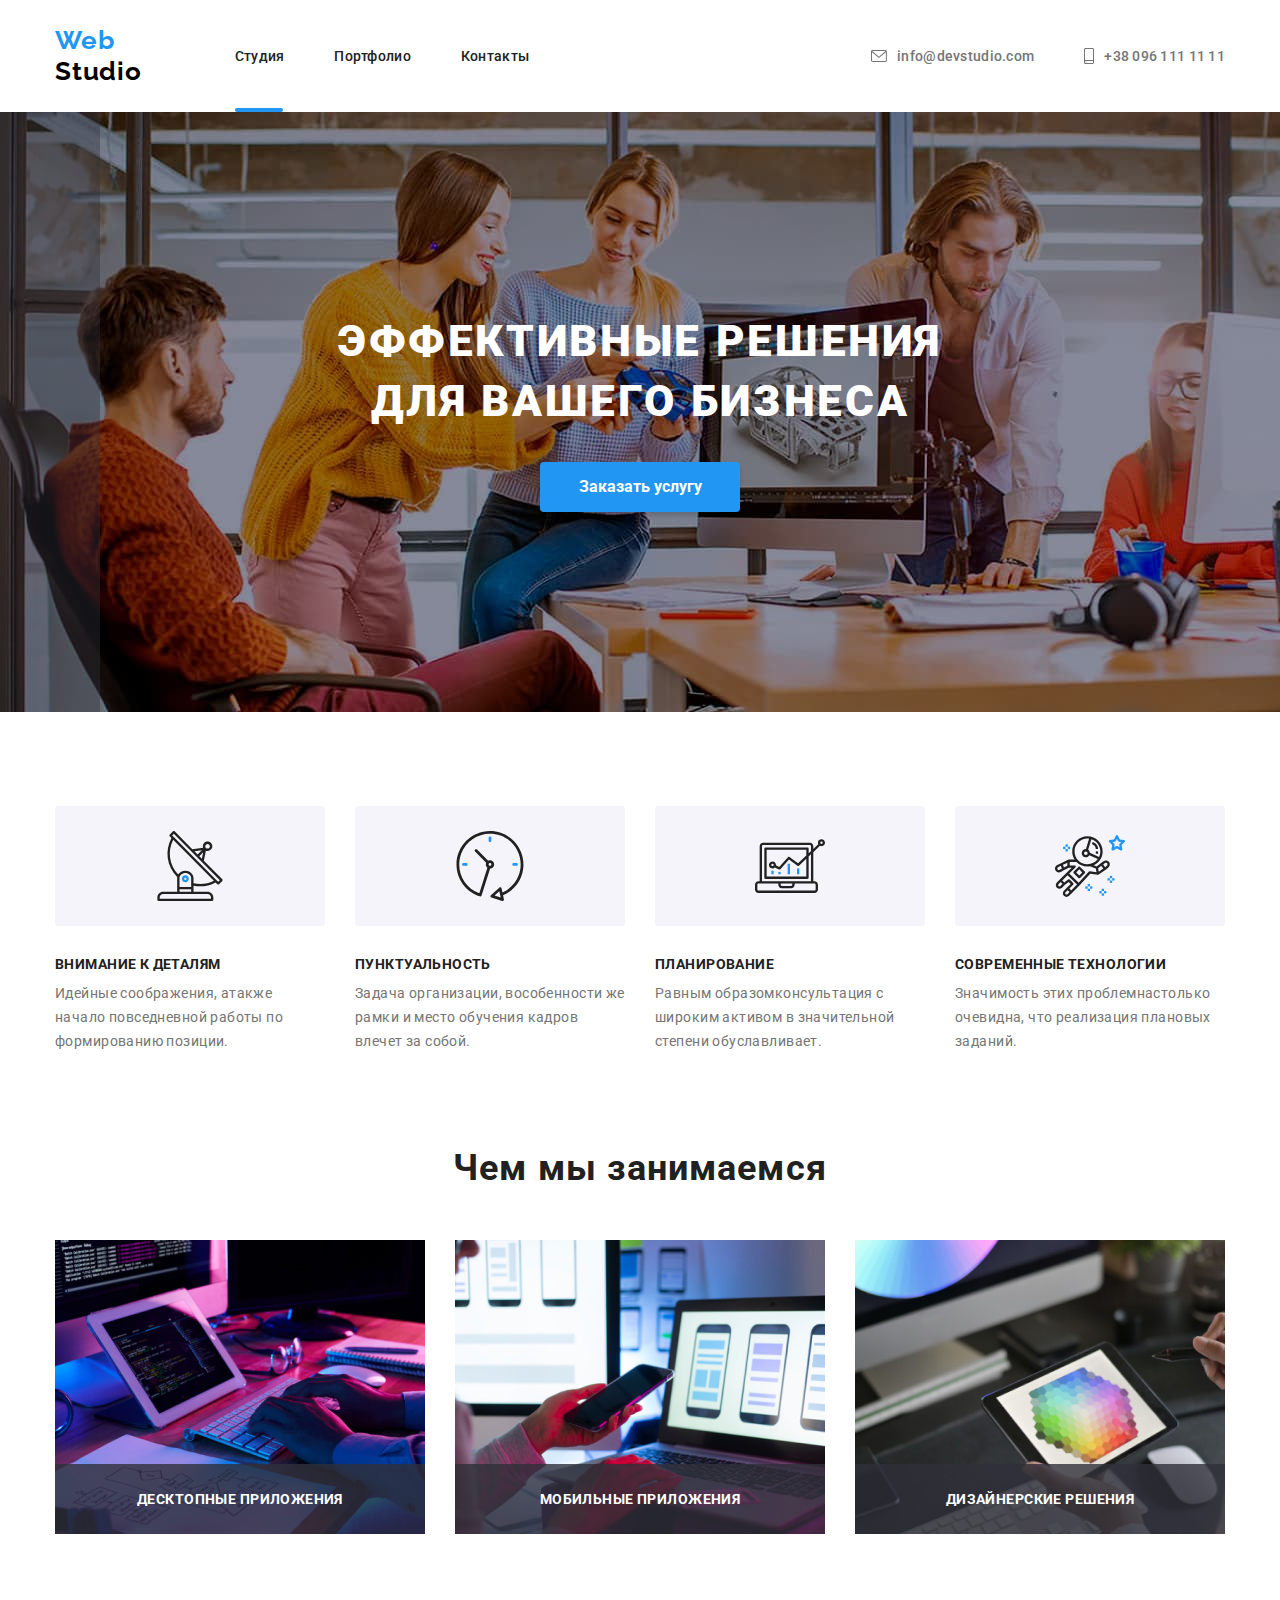
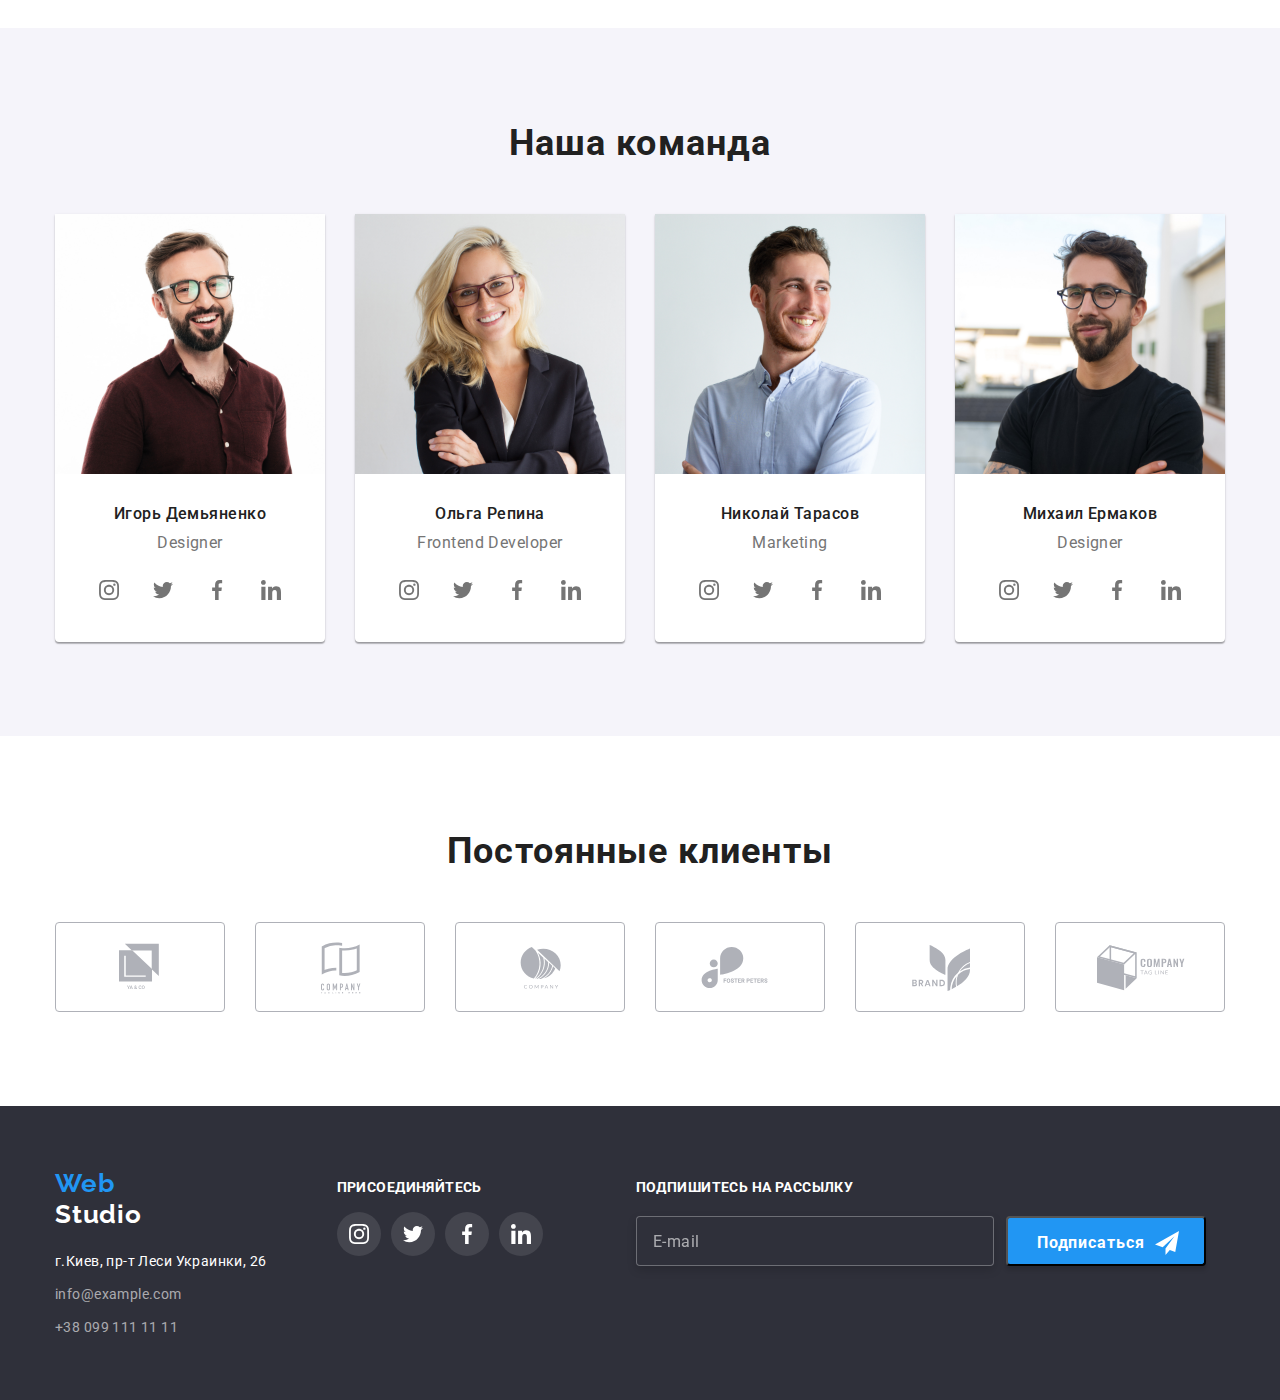
==== index.html @ 75529cc0 "Залишилось хрестик доробити" ====
<!DOCTYPE html>

<html lang="ru">
<head>
    <meta charset="UTF-8">
    <meta name="viewport" content="width=device-width, initial-scale=1.0">
    <title>Studio</title>
    <link rel="stylesheet"
        href="https://cdnjs.cloudflare.com/ajax/libs/modern-normalize/1.0.0/modern-normalize.min.css">
    <link rel="stylesheet" href="./style.css">
    <link rel="preconnect" href="https://fonts.gstatic.com" />
    <link
        href="https://fonts.googleapis.com/css2?family=Raleway:wght@700&family=Roboto:wght@400;500;700;900&display=swap"
        rel="stylesheet">
</head>

<body>
    <!--Header-->

    <header class="header">
        <div class="navigation-adress conteiner">
            <nav class="navigation">
                <a href="#" class="navigation-link"><span
class="logo-blue">Web</span><span
                        class="logo-black">Studio</span></a>
                <ul class="navigation-menu">
                    <li class="navigation-item"><a href="#"
class="link-to-swith studio current">Студия</a></li>
                    <li class="navigation-item"><a
href="./portfolio.html" class="link-to-swith">Портфолио</a></li>
                    <li class="navigation-item"><a href="#"
class="link-to-swith">Контакты</a></li>
                </ul>
            </nav>
            <address class="header-adress">
                <div class="header-adress-logo">
                    <a class="adress-mail-header" href="mailto:info@devstudio.com"><svg class="header-adress-icon"
                            width="16" height="12">
                            <use
href="./imagine/symbol-defs.svg#icon-mail"></use>
                        </svg>info@devstudio.com</a>
                    <a class="adress-tel-header" href="tel:+380961111111">
                        <svg class="header-adress-icon" width="10" height="16">
                            <use
href="./imagine/symbol-defs.svg#icon-tell"></use>
                        </svg> +38 096 111 11 11</a>
                </div>
            </address>
        </div>
    </header>

    <!--main section-->
    <main class="section-main">
        <!--HERO-->
        <section>
            <div class="hero-foto">
                <div class="section-hero conteiner">
                    <h1 class="section-h1"> эффективные решения<br>
для вашего бизнеса</h1>
                    <button class="modal-btn-header"
type="button" data-modal-open>Заказать услугу</button>
                </div>
            </div>

        </section>
        <!--benefits-->

        <section class="benefits">
            <div class="conteiner">
                <h2 class="benefits-h2" hidden> Benefits</h2>
                <ul class="benefits-list">
                    <li class="benefits-list-item icon-antena">
                        <h3 class="benefits-h2"> Внимание к деталям</h3>
                        <P class="benefits-p"> Идейные соображения,
атакже начало повседневной работы по формированию
                            позиции. </P>
                    </li>
                    <li class="benefits-list-item icon-clock">
                        <h3 class="benefits-h2"> Пунктуальность</h3>
                        <P class="benefits-p"> Задача организации,
вособенности же рамки и место обучения кадров влечет
                            за собой.
                        </P>
                    </li>
                    <li class="benefits-list-item icon-diagram">

                        <h3 class="benefits-h2">Планирование</h3>
                        <P class="benefits-p"> Равным
образомконсультация с широким активом в значительной степени
                            обуславливает.
                        </P>
                    </li>
                    <li class="benefits-list-item icon-astronaut">

                        <h3 class="benefits-h2"> Современные технологии</h3>
                        <P class="benefits-p"> Значимость этих
проблемнастолько очевидна, что реализация плановых
                            заданий.</P>
                    </li>
                </ul>
            </div>
        </section>


        <!-- what we doing-->
        <section class="what-we-doing-section">
            <div class="what-we-doing conteiner">
                <h2 class="what-we-doing-h2">Чем мы занимаемся</h2>
                <ul class="what-we-doing-img-list">
                    <li class="what-we-doing-img"><img src="./imagine/box1.jpg" width="370" alt="людина працює закомпом">
                    <p class="desktop-app">Десктопные приложения</p></li>
                    <li class="what-we-doing-img"><img
src="./imagine/box2.jpg" width="370"
                            alt="людина працює за компом і зтелефоном"><p class="desktop-app">Мобильные приложения</p></li>
                    <li class="what-we-doing-img"><img
src="./imagine/box3.jpg" width="370"
                            alt="людина працює з планшетом"><p class="desktop-app">Дизайнерские решения</p></li>
                </ul>
            </div>
        </section>
        <!--Team-->

        <section class="team-section">
            <div class="div-our-team conteiner">
                <h2 class="our-team">Наша команда</h2>
                <ul class="our-team-list">
                    <li class="our-team-img"><img
src="./imagine/img1.jpg" width="270" alt="фото Игоря Демьяненко">
                        <h3 class="our-team-h3"> Игорь Демьяненко</h3>
                        <p class="our-team-p" lang="en">Designer</P>
                            <ul class="our-team-socil-links">
<li class="soc-link"><a href="#" class="link"> <svg class="our-team-socil-item" width="20" height="20">
            <use href="./imagine/symbol-defs.svg#icon-ins"></use>
        </svg></a>
</li>
<li class="soc-link"><a href="#" class="link"> <svg class="our-team-socil-item" width="20" height="20">
            <use href="./imagine/symbol-defs.svg#icon-twit"></use>
        </svg></a> </li>
<li class="soc-link"><a href="#" class="link"> <svg class="our-team-socil-item" width="20" height="20">
            <use href="./imagine/symbol-defs.svg#icon-fb"></use>
        </svg></a> </li>
<li class="soc-link"><a href="#" class="link"> <svg class="our-team-socil-item" width="20" height="20">
            <use href="./imagine/symbol-defs.svg#icon-link"></use>
        </svg></a> </li>
                            </ul>
                    </li>
                    <li class="our-team-img"><img
src="./imagine/img2.jpg" width="270" alt="фото Игоря Демьяненко">
                        <h3 class="our-team-h3"> Ольга Репина</h3>
                        <p class="our-team-p" lang="en">Frontend Developer</p>
                        <ul class="our-team-socil-links">
<li class="soc-link"><a href="#" class="link"> <svg class="our-team-socil-item" width="20" height="20">
            <use href="./imagine/symbol-defs.svg#icon-ins"></use>
        </svg></a>
</li>
<li class="soc-link"><a href="#" class="link"> <svg class="our-team-socil-item" width="20" height="20">
            <use href="./imagine/symbol-defs.svg#icon-twit"></use>
        </svg></a> </li>
<li class="soc-link"><a href="#" class="link"> <svg class="our-team-socil-item" width="20" height="20">
            <use href="./imagine/symbol-defs.svg#icon-fb"></use>
        </svg></a> </li>
<li class="soc-link"><a href="#" class="link"> <svg class="our-team-socil-item" width="20" height="20">
            <use href="./imagine/symbol-defs.svg#icon-link"></use>
        </svg></a> </li>
                        </ul>
                    </li>
                    <li class="our-team-img"><img
src="./imagine/img3.jpg" width="270" alt="фото Николай Тарасов">
                        <h3 class="our-team-h3"> Николай Тарасов</h3>
                        <p class="our-team-p" lang="en">Marketing</p>
                        <ul class="our-team-socil-links">
<li class="soc-link"><a href="#" class="link"> <svg class="our-team-socil-item" width="20" height="20">
            <use href="./imagine/symbol-defs.svg#icon-ins"></use>
        </svg></a>
</li>
<li class="soc-link"><a href="#" class="link"> <svg class="our-team-socil-item" width="20" height="20">
            <use href="./imagine/symbol-defs.svg#icon-twit"></use>
        </svg></a> </li>
<li class="soc-link"><a href="#" class="link"> <svg class="our-team-socil-item" width="20" height="20">
            <use href="./imagine/symbol-defs.svg#icon-fb"></use>
        </svg></a> </li>
<li class="soc-link"><a href="#" class="link"> <svg class="our-team-socil-item" width="20" height="20">
            <use href="./imagine/symbol-defs.svg#icon-link"></use>
        </svg></a> </li>
                        </ul>
                    </li>
                    <li class="our-team-img"><img
src="./imagine/img4.jpg" width="270" alt="фото Михаил Ермаков">
                        <h3 class="our-team-h3"> Михаил Ермаков</h3>
                        <p class="our-team-p" lang="en">Designer</p>
                        <ul class="our-team-socil-links">
                            <li class="soc-link"><a href="#" class="link"> <svg
class="our-team-socil-item" width="20" height="20">
                                        <use
href="./imagine/symbol-defs.svg#icon-ins"></use>
                                    </svg></a>
                            </li>
                            <li class="soc-link"><a href="#"class="link"> <svg
class="our-team-socil-item" width="20" height="20">
                                        <use
href="./imagine/symbol-defs.svg#icon-twit"></use>
                                    </svg></a> </li>
                            <li class="soc-link"><a href="#"class="link"> <svg
class="our-team-socil-item" width="20" height="20">
                                        <use
href="./imagine/symbol-defs.svg#icon-fb"></use>
                                    </svg></a> </li>
                            <li class="soc-link"><a href="#"class="link"> <svg
class="our-team-socil-item" width="20" height="20">
                                        <use
href="./imagine/symbol-defs.svg#icon-link"></use>
                                    </svg></a> </li>
                        </ul>
                    </li>
                </ul>
            </div>
        </section>
        <!-- regular client -->
        <section class="regular-client">
            <div class="regular-client-div conteiner">
                <h3 class="our-team"> Постоянные клиенты</h3>
                <ul class="regular-client-logo">
 <li class="regular-client-img logo1">
     <a href="#" class="link-reg-cli"><svg class="svg-logo1">
         <use href="./imagine/symbol-defs.svg#icon-logo1"></use>
                            </svg></a>
                    </li>
                    <li class="regular-client-img logo2"><a
href="#" class="link-reg-cli"><svg class="svg-logo2">
                                <use
href="./imagine/symbol-defs.svg#icon-logo2"></use>
                            </svg></a>
                    </li>
                    <li class="regular-client-img logo3"><a
href="#" class="link-reg-cli"><svg class="svg-logo3">
                                <use
href="./imagine/symbol-defs.svg#icon-logo3"></use>
                            </svg></a>
                    </li>
                    <li class="regular-client-img logo4"><a
href="#" class="link-reg-cli"><svg class="svg-logo4">
                                <use
href="./imagine/symbol-defs.svg#icon-logo4"></use>
                            </svg></a>
                    </li>
                    <li class="regular-client-img logo5"><a
href="#" class="link-reg-cli"><svg class="svg-logo5">
                                <use
href="./imagine/symbol-defs.svg#icon-logo5"></use>
                            </svg></a>
                    </li>
                    <li class="regular-client-img logo6"><a
href="#" class="link-reg-cli"><svg class="svg-logo6">
                                <use
href="./imagine/symbol-defs.svg#icon-logo6"></use>
                            </svg></a>
                    </li>
                </ul>
            </div>

        </section>

    </main>


    <!--Footer-->
    <footer class="footer">
        <div class="all-footer conteiner">
            <div class="logo-adress">
                <a href="#" class="navigation-link footer"><span class="logo-blue">Web</span><span
                        class="logo-white">Studio</span></a>
                <address class="footer-adress"> <a class="footer-adress-map" href="https://goo.gl/maps/pfqSpMcwWY89Kn897"
                        target="_blank" rel="nofollow noopener">г.Киев,
                        пр-т Леси Украинки, 26</a>
                    <a class="adress-mail-footer" href="mailto:info@example.com">info@example.com</a>
                    <a class="adress-tel-footer" href="tel:+380991111111">+38 099 111 11 11</a>
                </address>
            </div>
            <div class="social-link-b">
                <b class="appeal">присоединяйтесь</b>
                <ul class="our-team-socil-links">
                    <li class="footer-soc-link"><a href="#" class="li-class"> <svg class="our-team-socil-item" width="20"
                                height="20">
                                <use href="./imagine/symbol-defs.svg#icon-ins"></use>
                            </svg></a>
                    </li>
                    <li class="footer-soc-link"><a href="#" class="li-class"> <svg class="our-team-socil-item" width="20"
                                height="20">
                                <use href="./imagine/symbol-defs.svg#icon-twit"></use>
                            </svg></a> </li>
                    <li class="footer-soc-link"><a href="#" class="li-class"> <svg class="our-team-socil-item" width="20"
                                height="20">
                                <use href="./imagine/symbol-defs.svg#icon-fb"></use>
                            </svg></a> </li>
                    <liclass="footer-soc-link"><a href="#" class="li-class"> <svg class="our-team-socil-item" width="20"
                                height="20">
                                <use href="./imagine/symbol-defs.svg#icon-link"></use>
                            </svg></a> </liclass=>
                </ul>      
                 </div>
                   <div clas="footer-btn">
                                  <b class="appeal">Подпишитесь на рассылку</b>
                                 <form class="footer-form">
                                   <label class="footer-label"><input type="email" class="footer-input" placeholder="E-mail" name="e-mail"/></label>
                                     <button class="footer-button" type="button"><div class="subscribe-btn"><span class="subscribe">Подписаться</span><svg class="litak" width="24" height="24">
                                        <use
                                href="./imagine/symbol-defs.svg#icon-litak"></use>
                                    </svg></div></button>
                                </form>
                                </div>
        </div>
            
    </footer>
    <!-- Модальне вікно -->
    <div class="backdrop is-hidden" data-modal>
        <div class="modalka"> 
        <batton type="button" class="modalka-btn" data-modal-close><svg class="close-svg">
            <use
    href="./imagine/symbol-defs.svg#close"></use>
        </svg></batton> 
        <form class="form">
            <p class="form-title">Оставьте свои данные, мы вам перезвоним</p>
            <div class="form-field">
                <label class="form-item" for="name">Имя </label>
             <input  type="tel" name="tel" id="name" class="form-input" />
             <svg class="svg-logo" width="12" height="12"><use href="./imagine/symbol-defs.svg#icon-name-logo" ></use></svg>
             </div>
                

               <div class="form-field">
                   <label class="form-item" for="tel">Телефон </label>
                <input  type="tel" name="tel" id="tel" class="form-input" />
                <svg class="svg-logo" width="13" height="13"><use href="./imagine/symbol-defs.svg#icon-tel-logo" ></use></svg>
            </div>

               <div class="form-field"><label class="form-item" for="mail">Почта</label>
                <input  type="mail" name="mail" id="mail" class="form-input"/>
                <svg class="svg-logo" width="15" height="12"><use href="./imagine/symbol-defs.svg#icon-mail-logo"></use></svg>
            </div>

                <div class="form-field-textarea"><label class="form-item" for="comment">Комментарий</label>
                <textarea clas="form-textarea" 
                name="comment"
                rows="6"
                placeholder="Введите текст"
              ></textarea>
                </div>
              <!-- <div class="form-chekbox"> 
                  <span class="checkbox-icon"></span>
                <label for="contract" class="form-item-consent"><input class="checkbox" id="contract" name="contract" type="checkbox" value="consent" />Соглашаюсь с рассылкой и принимаю <a href="#">Условия договора</a></label>
                
            </div> -->

            <div class="form-chekbox"> 
                
              <label class="form-item-consent">
              <input class="checkbox" name="contract" type="checkbox" value="consent" />
              <span class="checkbox-icon"></span></label>
                <p class="form-item-consent-p">Соглашаюсь с рассылкой и принимаю </p> <a href="#">Условия договора</a>
              
          </div>
              <button type="submit" class="modal-btn-header">Отправить</button>
          </form>
           </div>   
           
    </div>
    <script src="./modal.js"></script>

    <!-- Для відправки данних в консоль -->
    <script>
        (() => {
  document.querySelector('.js-speaker-form').addEventListener('submit', e => {
    e.preventDefault();

    new FormData(e.currentTarget).forEach((value, name) =>
      console.log(`${name}: ${value}`),
    );
  });
})();
    </script>

</body>

</html>
---- style.css ----
ul {
  list-style: none;
}

:root {
  --accent-color: #2196f3;
  --header-logo-lang: "Raleway", sans-serif;
  --main-lang: "Roboto", sans-serif;
  --main-text-color: #757575;
  --text-p: #212121;
}
h1,
h2,
h3,
h4,
h5,
h6 {
  margin: 0;
}
ul,
ol {
  margin: 0;
  padding: 0;
}

p {
  margin: 0;
}
/*Прибирає зайві паддінги в 4 hx*/
img {
  display: block;
  max-width: 100%;
  height: auto;
}
/*overflow: hidden; приховує все, що витікає за межі бордера (бордера-радіуса)*/

body {
  font-family: var(--main-lang);
}

.navigation-menu .current {
  color: #212121;
}
.conteiner {
  width: 1200px;
  padding: 0 15px;
  margin: 0 auto;
  display: flex;
  align-items: center;
}

.conteiner.portfolio {
  width: 1200px;
}
/*---header--*/
.navigation-adress {
  display: flex;
  align-items: center;
}
.header-portfolio {
  position: relative;
  max-width: 1600px;
  padding-top: 32px;
  padding-bottom: 32px;
  margin: auto;
  border-bottom: 1px solid #ececec;
}
.header {
  position: relative;
  padding-top: 25px;
  padding-bottom: 25px;
  margin: auto;
}

.header.conteiner {
  display: flex;
}
.navigation {
  display: flex;
}
.navigation-menu {
  display: flex;
  align-items: center;
}
.navigation-link {
  margin-right: 93px;
  align-items: baseline;
}
.header-adress-icon {
  margin-right: 10px;
  fill: #757575;
  fill: currentColor;
}
.navigation-item .current::after {
  position: absolute;
  bottom: 0;
  width: 48px;
  height: 4px;
  display: block;
  content: "";
  background: var(--accent-color);
  border-radius: 2px;
}
.header-portfolio .navigation-item .current::after {
  position: absolute;
  bottom: 0;
  width: 78px;
  height: 4px;
  display: block;
  content: "";
  background: var(--accent-color);
  border-radius: 2px;
}

.header-adress {
  margin-left: auto;
  align-items: center;
}
.adress-tel-header {
  margin-left: 50px;
}
.adress-mail-header,
.adress-tel-header {
  transition-property: color;
  transition-duration: 250ms;
  transition-timing-function: cubic-bezier(0.4, 0, 0.2, 1);
}

.header-adress-logo {
  display: flex;
  align-items: flex-end;
}
a {
  text-decoration: none;
}

.navigation {
  font-family: var(--header-logo-lang);
}
.navigation-link {
  font-family: var(--header-logo-lang);
  font-weight: 700;
  font-size: 26px;
  line-height: 1.192;
  letter-spacing: 0.03em;
}
.navigation-link .logo-blue {
  font-weight: 700;
  font-style: normal;
  font-size: 26px;
  line-height: 1.192;
  letter-spacing: 0.03em;
  color: #2196f3;
}
.navigation-link .logo-black {
  font-weight: 700;
  font-size: 26px;
  line-height: 1.192;
  letter-spacing: 0.03em;
  color: #000000;
}
.navigation-item:not(:last-child) {
  margin-right: 50px;
}
.navigation {
  align-items: stretch;
}
.navigation-item {
  font-family: var(--main-lang);
  font-weight: 500;
  font-size: 14px;
  line-height: 1.142;
  letter-spacing: 0.02em;
  color: var(--text-p);
}
.navigation-item.current {
  color: var(--accent-color);
}

.modal-btn-header {
  display: block;
  margin: 0 auto;
  margin-top: 30px;
  font-style: normal;
  font-weight: 700;
  font-size: 16px;
  line-height: 1.875;
  min-width: 200px;
  background: #2196f3;
  box-shadow: 0px 4px 4px rgba(0, 0, 0, 0.15);
  border-radius: 4px;
  color: #ffffff;
  border: 0;
  cursor: pointer;
  padding: 10px 32px;
}

/* Це спеціально зроблено. Я знаю, що можно було в один клас, але мені
так поки більш зрозуміло */
.li-class:focus,
.adress-mail-header:focus,
.adress-mail-header:hover,
.adress-tel-header:hover,
.adress-tel-header:focus,
.footer-adress-map:hover,
.footer-adress-map:focus,
.adress-tel-footer:hover,
.adress-tel-footer:focus,
.adress-mail-footer:hover,
.adress-mail-footer:focus {
  color: var(--accent-color);
  fill: var(--accent-color);
}
.navigation-item.current:hover,
.navigation-item.current:focus,
.link-to-swith:hover,
.link-to-swith:focus {
  color: var(--accent-color);
}
.links-list-item:hover,
.links-list-item:focus,
.modal-btn:hover,
.modal-btn:focus {
  color: #ffffff;
  background: #2196f3;
}
.links-list-item:hover,
.links-list-item:focus {
  box-shadow: 0px 3px 1px rgba(0, 0, 0, 0.1), 0px 1px 2px rgba(0, 0, 0, 0.08),
    0px 2px 2px rgba(0, 0, 0, 0.12);
}

/*---header end---*/
/* --main-section-- */
.section-main {
  padding-bottom: 94px;
}
/*---section-hero---*/
.hero-foto {
  max-width: 1600px;
  background-repeat: no-repeat;
  background-size: 100px, cover;
  height: 600px;
  background-image: linear-gradient(
      to right,
      rgba(47, 48, 58, 0.4),
      rgba(47, 48, 58, 0.4)
    ),
    url(./imagine/imgfirstfoto.jpg);
  margin: auto;
  background-color: black;
}

.section-hero {
  padding-top: 200px;
  padding-bottom: 200px;
  margin-left: auto;
  margin-right: auto;
  display: block;
}

.adress-mail-header,
.adress-tel-header {
  display: flex;
  font-family: "Roboto", sans-serif;
  font-style: normal;
  font-weight: 500;
  font-size: 14px;
  line-height: 1.142;
  letter-spacing: 0.02em;
  color: #757575;
  align-items: center;
}
.section-h1 {
  margin: 0 auto;
  min-width: 696px;
  font-weight: 900;
  font-size: 44px;
  line-height: 1.363;
  letter-spacing: 0.06em;
  text-transform: uppercase;
  text-align: center;
  justify-content: center;
  color: #ffffff;
}

.links-list-item {
  font-family: "Roboto", sans-serif;
  background: #f5f4fa;
  border-radius: 4px;
  font-weight: 700;
  font-size: 16px;
  line-height: 1.875;
  display: flex;
  align-items: center;
  text-align: center;
  letter-spacing: 0.06em;
  color: #212121;
  border: 0;
  cursor: pointer;
}
.benefits-list-item:not(:last-child) {
  margin-right: 30px;
  min-width: 270px;
}

/*---section-hero end---*/
/*---section-benefits---*/
.benefits-list-item::before {
  width: 270px;
  height: 120px;
  display: block;
  content: "";
  background-color: #f5f4fa;
  border-radius: 4px;
  background-repeat: no-repeat;
  background-position: center;
}
.benefits-list-item.icon-antena::before {
  background-image: url(./imagine/antenna1.svg);
}
.benefits-list-item.icon-clock::before {
  background-image: url(./imagine/clock1.svg);
}
.benefits-list-item.icon-diagram::before {
  background-image: url(./imagine/diagram1.svg);
}
.benefits-list-item.icon-astronaut::before {
  background-image: url(./imagine/astronaut1.svg);
}
.what-we-doing-section {
  padding-top: 94px;
  padding-bottom: 94px;
}
.what-we-doing {
  display: block;
}
.what-we-doing-img-list {
  display: flex;
}
.benefits-h2 {
  margin-bottom: 10px;
}
.benefits {
  padding-top: 94px;
}
.benefits-list {
  display: flex;
}
.benefits-h2 {
  min-width: 270px;
  margin-top: 30px;
  font-weight: 700;
  font-size: 14px;
  line-height: 1.143;
  letter-spacing: 0.03em;
  text-transform: uppercase;
  color: var(--text-p);
}

.benefits-p {
  font-weight: 400;
  font-size: 14px;
  line-height: 1.714;
  letter-spacing: 0.03em;
  color: var(--main-text-color);
}
/*---section-benefits- end--*/

/*what we doing*/
.what-we-doing-img {
  position: relative;
}
.desktop-app {
  position: absolute;
  bottom: 0;
  padding: 27px 53px;
  width: 370px;
  height: 70px;
  text-align: center;
  font-style: normal;
  font-weight: 700;
  font-size: 14px;
  line-height: 1.142;
  letter-spacing: 0.03em;
  text-transform: uppercase;
  color: #ffffff;
  background: rgba(47, 48, 58, 0.8);
}
.what-we-doing-h2 {
  margin-bottom: 50px;
  display: flex;
  justify-content: center;
  min-width: 376px;
  font-weight: 700;
  font-size: 36px;
  line-height: 1.166;
  text-align: center;
  letter-spacing: 0.03em;

  color: #212121;
}
.what-we-doing-img:not(:last-child) {
  margin-right: 30px;
}

/*what we doing end*/

/*Team*/
/* .team {
  height: 708px;
  max-width: 1600px;
  background: #f5f4fa;
} */
.our-team {
  margin-bottom: 50px;
  font-weight: 700;
  font-size: 36px;
  line-height: 1.167;
  text-align: center;
  letter-spacing: 0.03em;
  color: var(--text-p);
}
.our-team-list {
  display: flex;
  justify-content: center;
}
.team-section {
  /* max-width: 1600px; */
  padding-top: 94px;
  padding-bottom: 94px;
  background: #f5f4fa;
  margin: auto;
}
.div-our-team {
  display: block;
}

.our-team-img {
  background: #ffffff;
  box-shadow: 0px 1px 3px rgba(0, 0, 0, 0.12), 0px 1px 1px rgba(0, 0, 0, 0.14),
    0px 2px 1px rgba(0, 0, 0, 0.2);
  border-radius: 0px 0px 4px 4px;
}
.our-team-img:not(:last-child) {
  margin-right: 30px;
}
.our-team-h3 {
  text-align: center;
  margin-top: 30px;
  margin-bottom: 10px;
  font-weight: 500;
  font-size: 16px;
  line-height: 1.188;
  letter-spacing: 0.03em;
  color: var(--text-p);
}
.our-team-p {
  font-weight: 400;
  font-size: 16px;
  line-height: 1.188;
  text-align: center;
  letter-spacing: 0.03em;
  color: var(--main-text-color);
}
.our-team-socil-item {
  display: block;
  fill: #757575;
  transition-property: fill;
  transition-duration: 250ms;
  transition-timing-function: cubic-bezier(0.4, 0, 0.2, 1);
}
.link {
  padding: 12px 12px;
  display: block;
  width: 44px;
  height: 44px;
  border-radius: 50%;
  transition-property: background-color;
  transition-duration: 250ms;
  transition-timing-function: cubic-bezier(0.4, 0, 0.2, 1);
}
.soc-link:not(:last-child) {
  margin-right: 10px;
}
.li-class {
  display: block;
  padding: 12px 12px;
  border-radius: 50%;
  transition-property: background-color;
  transition-duration: 250ms;
  transition-timing-function: cubic-bezier(0.4, 0, 0.2, 1);
}
.link:hover > .our-team-socil-item,
.link:focus > .our-team-socil-item {
  fill: white;
}
.link:hover,
.link:focus {
  background-color: var(--accent-color);
}

.footer-soc-link:not(:last-child) {
  margin-right: 10px;
}
.our-team-socil-links {
  display: flex;
  padding: 0;
  list-style: none;
  margin-top: 16px;
  margin-bottom: 30px;
    margin-left: 32px;
  /* justify-content: space-around; */
}

/*team-end--*/

/* regular cliens */

.regular-client {
  padding-top: 94px;
}
.regular-client-div {
  display: block;
}
.regular-client-logo {
  display: flex;
}
.regular-client-img:not(:last-child) {
  margin-right: 30px;
  min-width: 170px;
}
.link-reg-cli:focus > .svg-logo1,
.link-reg-cli:hover > .svg-logo1,
.link-reg-cli:focus > .svg-logo2,
.link-reg-cli:hover > .svg-logo2,
.link-reg-cli:focus > .svg-logo3,
.link-reg-cli:hover > .svg-logo3,
.link-reg-cli:focus > .svg-logo4,
.link-reg-cli:hover > .svg-logo4,
.link-reg-cli:focus > .svg-logo5,
.link-reg-cli:hover > .svg-logo5,
.link-reg-cli:focus > .svg-logo6,
.link-reg-cli:hover > .svg-logo6 {
  fill: var(--accent-color);
  border: 1px solid #2196f3;
  border-radius: 4px;
}

.regular-client-img {
  width: 170px;
  height: 90px;
  display: block;
  content: "";
  background-color: #ffffff;
  border: 1px solid #afb1b8;
  border-radius: 4px;
  background-repeat: no-repeat;
  background-position: center;
  cursor: pointer;
  transition-property: border;
  transition-duration: 250ms;
  transition-timing-function: cubic-bezier(0.4, 0, 0.2, 1);
}

.svg-logo1 {
  padding: 20px 63px;
  width: 170px;
  height: 90px;
  fill: #afb1b8;
  transition: fill 250ms cubic-bezier(0.4, 0, 0.2, 1);
}
.svg-logo2 {
  padding: 19px 65px;
  width: 170px;
  height: 90px;
  fill: #afb1b8;
  transition: fill 250ms cubic-bezier(0.4, 0, 0.2, 1);
}
.svg-logo3 {
  padding: 24px 64px;
  width: 170px;
  height: 90px;
  fill: #afb1b8;
  transition: fill 250ms cubic-bezier(0.4, 0, 0.2, 1);
}
.svg-logo4 {
  padding: 24px 45px;
  width: 170px;
  height: 90px;
  fill: #afb1b8;
  transition: fill 250ms cubic-bezier(0.4, 0, 0.2, 1);
}
.svg-logo5 {
  padding: 22px 55px;
  width: 170px;
  height: 90px;
  fill: #afb1b8;
  transition: fill 250ms cubic-bezier(0.4, 0, 0.2, 1);
}
.svg-logo6 {
  padding: 22px 41px;
  width: 170px;
  height: 90px;
  fill: #afb1b8;
  transition: fill 250ms cubic-bezier(0.4, 0, 0.2, 1);
}

/*footer*/
.footer-adress-map {
  font-style: normal;
  text-decoration: none;
  font-weight: 400;
  font-size: 14px;
  line-height: 1.714;
  letter-spacing: 0.03em;
  color: #ffffff;
}
.adress-mail-footer,
.adress-tel-footer {
  font-family: "Roboto", sans-serif;
  font-style: normal;
  font-weight: 400;
  font-size: 14px;
  line-height: 1.714;
  letter-spacing: 0.03em;
  color: rgba(255, 255, 255, 0.6);
}
.footer-adress {
  margin-top: 20px;
}
.footer-adress {
  display: flex;
  flex-direction: column;
}
.footer-adress-map,
.adress-mail-footer {
  margin-bottom: 9px;
}
.footer {
  flex-grow: 1;

  background-color: #2f303a;
  margin: auto;
}
.logo-adress {
  padding-bottom: 60px;
  padding-top: 60px;
  margin-right: 70px;
}
.logo-white {
  font-weight: 700;
  font-size: 26px;
  line-height: 1.192;
  letter-spacing: 0.03em;
  color: #ffffff;
}
.appeal {
  font-style: normal;
  font-weight: 700;
  font-size: 14px;
  line-height: 1.142;
  letter-spacing: 0.03em;
  text-transform: uppercase;
  color: #ffffff;
}
.social-link-b {
  padding-top: 72px;
  margin-right: 93px;
}
.all-footer {
  display: flex;
  align-items: baseline;
}
.social-item {
  display: flex;
  margin-top: 20px;
}
.footer .our-team-socil-item {
  fill: #ffffff;
}
.footer .li-class {
  background: rgba(255, 255, 255, 0.1);
}
.footer .li-class:hover,
.footer .li-class:focus {
  background: var(--accent-color);
}
.footer-adress-map,
.adress-mail-footer,
.adress-tel-footer {
  transition: color 250ms cubic-bezier(0.4, 0, 0.2, 1);
}
.footer .our-team-socil-links{
  margin-left: 0;

}

.footer-form{
 display: flex;
 margin-top: 20px;
   
}

.footer-label{
  margin-right: 12px;
}
.footer-input{
  padding-left: 16px;
 display: flex;
  width: 358px;
  height: 50px;
  border: 1px solid rgba(255, 255, 255, 0.3);
box-sizing: border-box;
filter: drop-shadow(0px 4px 4px rgba(0, 0, 0, 0.15));
border-radius: 4px;
background: #2F303A;
}

.footer-input::placeholder{
font-family: "Roboto", sans-serif;
font-weight: 400;
font-size: 16px;
line-height: 1.25;
align-items: center;
letter-spacing: 0.03em;
color: rgba(255, 255, 255, 0.6);
padding-top: 15px;
padding-bottom: 15px;
  }

.footer-button{
  padding: 0;
width: 200px;
height: 50px;
background: #2196F3;
box-shadow: 0px 4px 4px rgba(0, 0, 0, 0.15);
border-radius: 4px;
}
.subscribe{
font-family: "Roboto", sans-serif;
font-weight: bold;
font-size: 16px;
line-height: 30px;
margin-right: 10px;
/* display: flex; */
/* align-items: center;
text-align: center; */
letter-spacing: 0.06em;
color: #FFFFFF;
}

.subscribe-btn{
  display: flex;
  align-items: center;
  padding-left: 29px;
  padding-top: 10px;
  padding-bottom: 10px;
}
.litak{
  fill: #FFFFFF;
}

/*footer end*/

/* Portfolio */
.portfolio-main {
  padding-top: 94px;
  padding-bottom: 94px;
  max-width: 1600px;
  margin: auto;
}
.portfolio-main-div {
  display: block;
}
.links-list {
  display: flex;
  justify-content: center;
  margin-bottom: 50px;
}
.links-list-item {
  min-width: 73px;
  display: block;
  font-family: "Roboto", sans-serif;
  font-weight: 500;
  font-size: 16px;
  border-radius: 4px;
  line-height: 1.625;
  letter-spacing: 0.03em;
  color: var(--text-p);
  padding: 6px 22px;
  transition: color 250ms cubic-bezier(0.4, 0, 0.2, 1),
    background-color 250ms cubic-bezier(0.4, 0, 0.2, 1);
}

.link-list-btn:not(:last-child) {
  margin-right: 8px;
}

.portfolio-projects-fig {
  font-style: normal;
  font-weight: 700;
  font-size: 18px;
  line-height: 2;
  letter-spacing: 0.06em;
  color: var(--text-p);
  margin-bottom: 4px;
}
.portfolio-projects-p {
  font-style: normal;
  font-weight: 400;
  font-size: 16px;
  line-height: 1.875;
  letter-spacing: 0.03em;
  color: var(--main-text-color);
}
.portfolio-projects {
  justify-content: center;
  display: flex;
  flex-wrap: wrap;
  flex-basis: calc(100% / 3 - 30px);
  /* margin-left: -30px;
  margin-bottom: -30px; */
}
.portfolio-projects-li {
  margin-left: 30px;
  margin-bottom: 30px;
}
.portfolio-projects-li:nth-child(3n + 1) {
  margin-left: 0;
}
.portfolio-projects-li:nth-child(n + 7) {
  margin-bottom: 0;
}

.portfolio-projects-link {
  display: block;
  min-width: 370px;
  transition-property: box-shadow;
  transition-duration: 250ms;
  transition-timing-function: cubic-bezier(0.4, 0, 0.2, 1);
}
.portfolio-projects-link:hover,
.portfolio-projects-link:focus {
  box-shadow: 0px 1px 1px rgba(0, 0, 0, 0.12), 0px 4px 4px rgba(0, 0, 0, 0.06),
    1px 4px 6px rgba(0, 0, 0, 0.16);
}
.border-link {
  border-right: 1px solid #eeeeee;
  border-left: 1px solid #eeeeee;
  border-bottom: 1px solid #eeeeee;
  padding: 20px 24px;
}
.portfolio-overlay {
  position: absolute;
  transition: all 500ms linear;
  left: 0;
  top: 0;
  padding: 63px 24px;
  width: 370px;
  height: 294px;
  font-family: "Roboto", sans-serif;
  font-weight: normal;
  font-size: 18px;
  line-height: 1.555;
  color: #ffffff;
  background: rgba(33, 150, 243, 0.9);
  transform: translateY(100%);
}
.portfolio-projects-link:hover .portfolio-overlay,
.portfolio-projects-link:focus .portfolio-overlay {
  transform: translateY(0);
}
.div-for-overflow {
  position: relative;
  overflow: hidden;
}

.portfolio-projects-focus:nth-child(-n + 3) {
  margin-top: 0;
}
.portfolio-projects-focus:nth-child(3n + 1) {
  margin-left: 0;
}

.visiility {
  visibility: hidden;
}

a:visited.link-to-swith.studio {
  color: #2196f3;
}
a:visited.adress-mail-footer,
.adress-tel-footer {
  color: rgba(255, 255, 255, 0.6);
}

.link-to-swith {
  color: #212121;
  transition-property: color;
  transition-duration: 250ms;
  transition-timing-function: cubic-bezier(0.4, 0, 0.2, 1);
}

 /* --модальне вікно-- */
 .backdrop {
  position: fixed;
  top: 0;
  left: 0;
  width: 100%;
  height: 100%;
  background-color: rgba(0, 0, 0, 0.2);
}
.backdrop.is-hidden{
  opacity: 0;
  pointer-events: none;
}
.backdrop.is-hidden .modalka{
transform: translate(-50%,-50%) scale(0.5);

}
.modalka{
  display: block;
position: absolute;
top: 50%;
left: 50%;
transform: translate(-50%,-50%) scale(1);
width: 528px;
height: 581px;
background: #FFFFFF;
box-shadow: 0px 1px 3px rgba(0, 0, 0, 0.12), 0px 1px 1px rgba(0, 0, 0, 0.14), 0px 2px 1px rgba(0, 0, 0, 0.2);
border-radius: 4px;
transition: transform 250ms cubic-bezier(0.4, 0, 0.2, 1);
}
.modalka-btn{
  margin-top: 8px;
  margin-left: 490px;
  display: block;
  content: '';
  width: 30px;
  height: 30px;
  background: #FFFFFF;
  border: 1px solid rgba(0, 0, 0, 0.1);
  border-radius: 50%;
      cursor: pointer;
    }
.close-svg{
display: block;
width: 30px;
height: 30px;
padding: 9px 9px;
}

.form{
  width: 448;
  display: block;
  margin-top: 0;
  margin-left: 40px;
  margin-right: 40px;
    /* outline: 2px solid red; */
}
.form-title{
font-family: var(--main-lang);
font-weight: bold;
font-size: 20px;
line-height: 23px;
text-align: center;
letter-spacing: 0.03em;
margin-bottom: 12px;
color: #212121;
}

.form-item{
font-family: var(--main-lang);
font-weight: 400;
font-size: 12px;
line-height: 1.167;
letter-spacing: 0.01em;
color: #757575;
margin-bottom: 4px;
}
.form-field input{
  height: 40px;
  margin: 0;
  padding-left: 42px;
  border: 1px solid rgba(33, 33, 33, 0.2);
box-sizing: border-box;
border-radius: 4px;
}

.form-field-textarea textarea{
  margin: 0;
  padding: 0;
  border: 1px solid rgba(33, 33, 33, 0.2);
  border-radius: 4px;
}

.form-field{
  position: relative;
  display: flex;
  flex-direction: column;
  margin-bottom: 10px;
}
.form-field-textarea{
  display: flex;
  flex-direction: column;
  margin-bottom: 20px;
}
textarea{
  resize: none;
}
.form-field-textarea textarea{
  display: block;
  padding-left: 16px;
  padding-top: 12px;
  }

.form-field-textarea textarea::placeholder{
  font-family: var(--main-text-color);
  font-weight: 400;
  font-size: 12px;
  line-height: 1.16;
  letter-spacing: 0.01em;
  color: rgba(117, 117, 117, 0.5);
}
.form-chekbox a{
font-family: var(--main-text-color);
font-weight: 400;
font-size: 14px;
line-height: 1.714;
letter-spacing: 0.03em;
text-decoration: underline;
text-decoration-skip-ink: none;
color: #2196F3;

}

.form-item-consent-p {
font-family: var(--main-lang);
font-weight: normal;
font-size: 14px;
line-height: 1.714;
letter-spacing: 0.03em;
color: #757575;
}

.form-chekbox{
width: 423px;
 display:flex;
 justify-content: space-between;
 margin-left: auto;
 margin-right: auto;
  
}
 span{
   display: flex;
   padding: 0;
   margin: 0;
 }
 .svg-logo{
  position: absolute;
  top: 32px;
  left: 15px;
  padding: 0;
  margin: 0
}
.form-input:focus{
  outline:none;
  border-color: var(--accent-color)
}
.form-field-textarea textarea:focus{
  outline:none;
  border-color: var(--accent-color)
}
.form-input:focus + .svg-logo{
  fill: var(--accent-color)
  }
/* .visually-hidden ховаю чекбокс*/
 .checkbox{
  position: absolute;
  clip: rect(0 0 0 0);
  width: 1px;
  height: 1px;
  margin: -1px;
}
.checkbox-icon{
display: block;
width: 16px;
height: 16px;
border: 2px solid #212121;
border-radius: 4px;
}

.checkbox:checked + .checkbox-icon{
  border-color: var(--accent-color);
background-color: var(--accent-color);
background-image: url(./imagine/galka.svg);
background-size: contain;
background-repeat: no-repeat;
background-origin: border-box;
background-position: center;
}
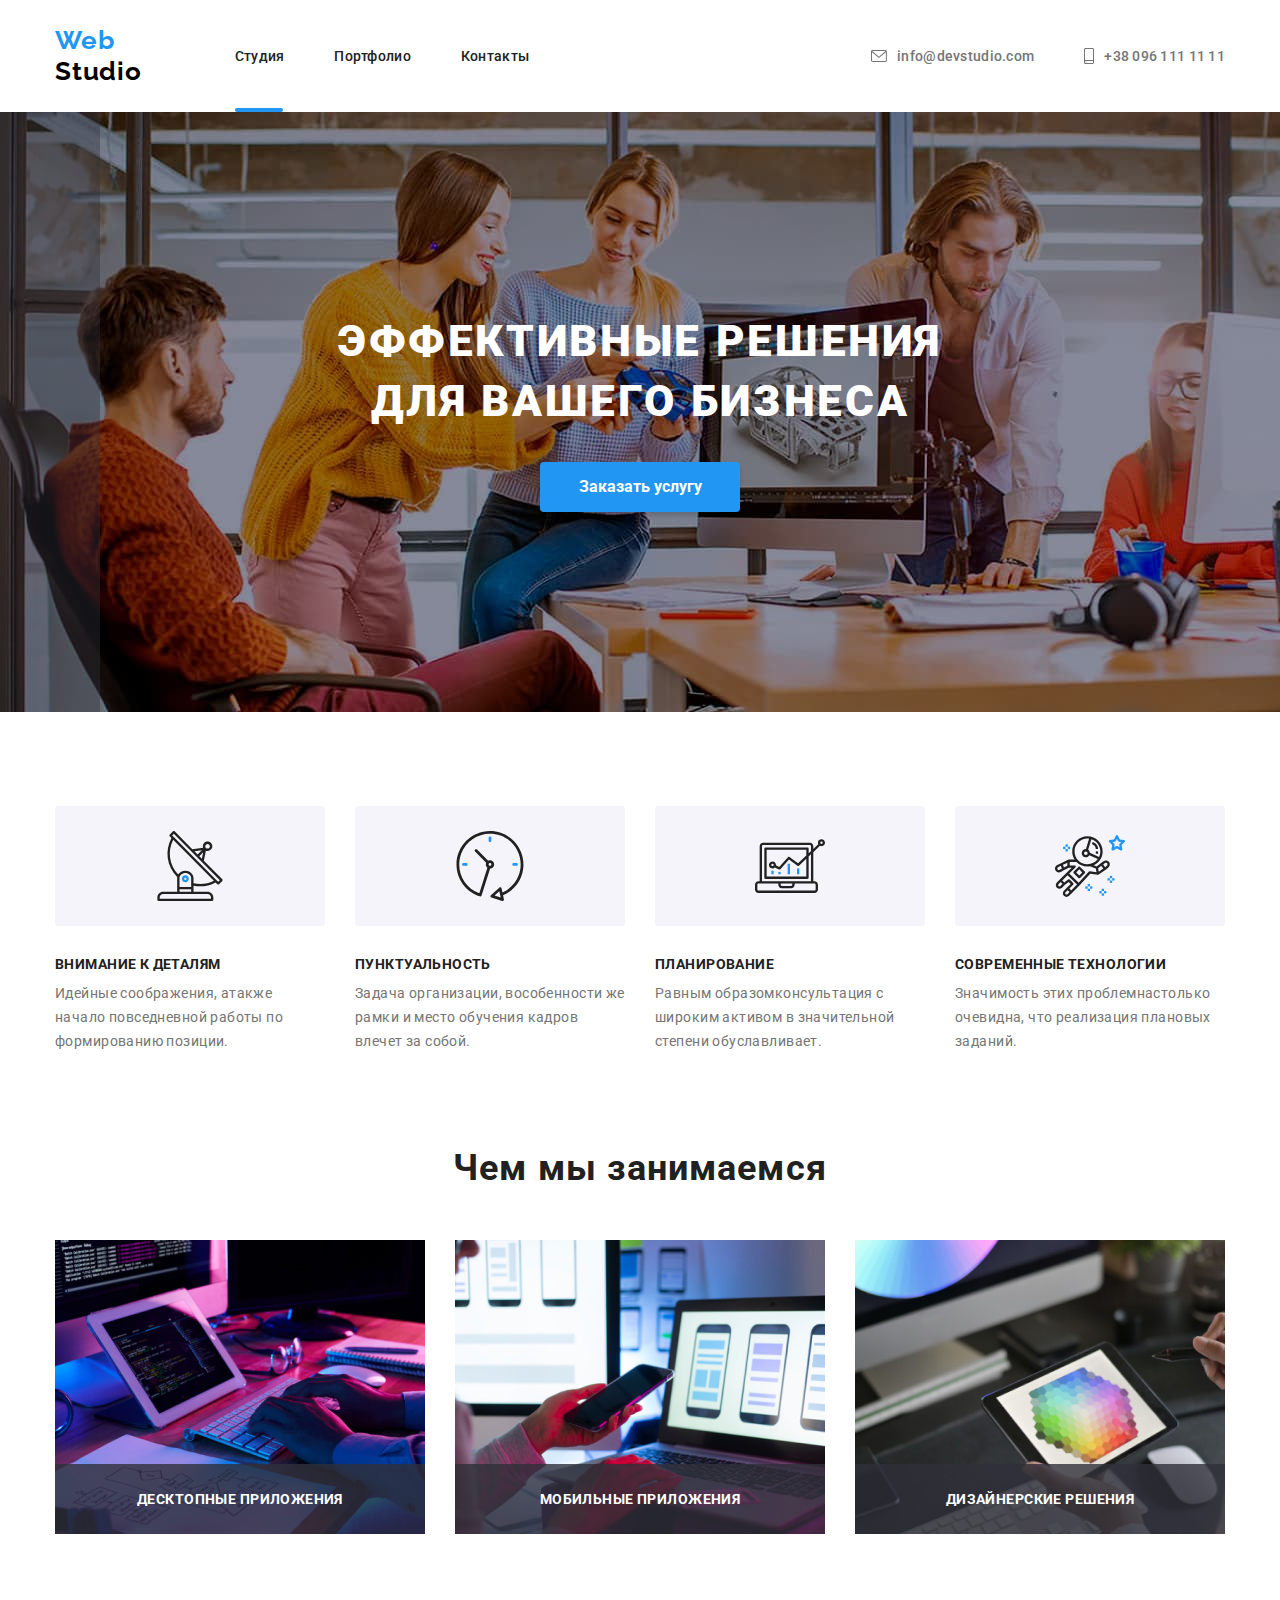
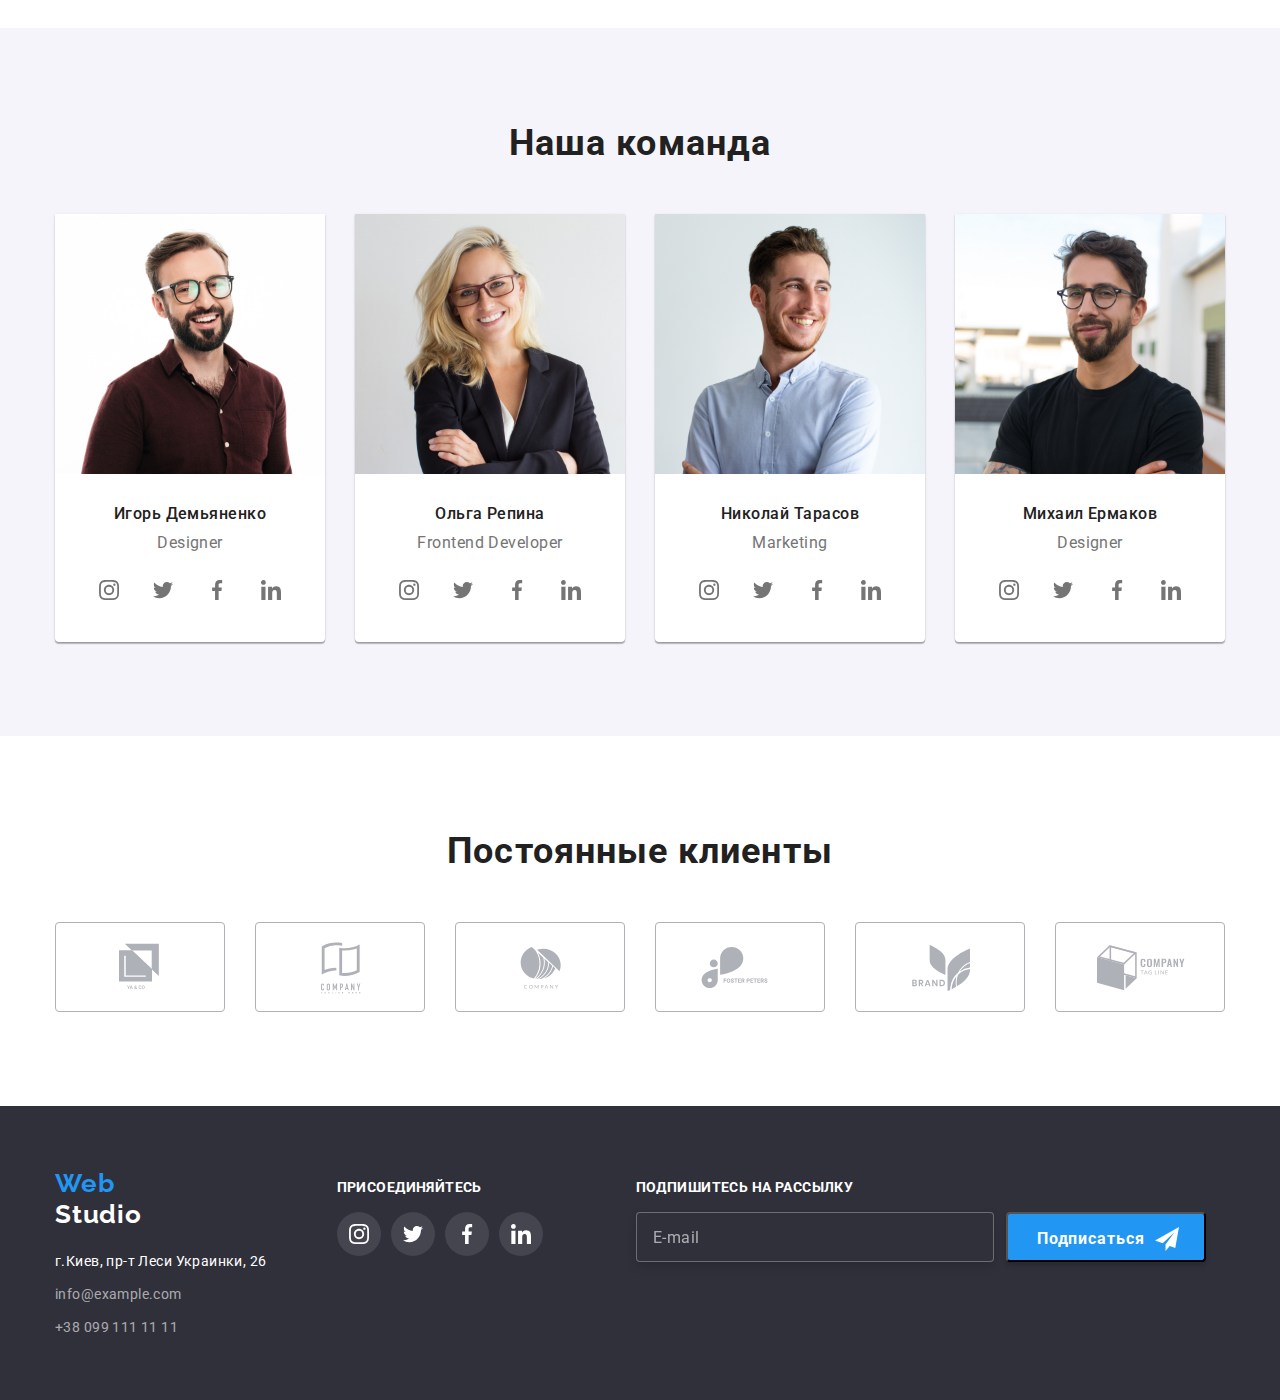
==== commit 7b785297: "Перша здача." ====
--- a/index.html
+++ b/index.html
@@ -195,17 +195,17 @@
 href="./imagine/symbol-defs.svg#icon-ins"></use>
                                     </svg></a>
                             </li>
-                            <li class="soc-link"><a href="#"class="link"> <svg
+                            <li class="soc-link"><a href="#" class="link"> <svg
 class="our-team-socil-item" width="20" height="20">
                                         <use
 href="./imagine/symbol-defs.svg#icon-twit"></use>
                                     </svg></a> </li>
-                            <li class="soc-link"><a href="#"class="link"> <svg
+                            <li class="soc-link"><a href="#" class="link"> <svg
 class="our-team-socil-item" width="20" height="20">
                                         <use
 href="./imagine/symbol-defs.svg#icon-fb"></use>
                                     </svg></a> </li>
-                            <li class="soc-link"><a href="#"class="link"> <svg
+                            <li class="soc-link"><a href="#" class="link"> <svg
 class="our-team-socil-item" width="20" height="20">
                                         <use
 href="./imagine/symbol-defs.svg#icon-link"></use>
@@ -292,20 +292,20 @@
                                 height="20">
                                 <use href="./imagine/symbol-defs.svg#icon-fb"></use>
                             </svg></a> </li>
-                    <liclass="footer-soc-link"><a href="#" class="li-class"> <svg class="our-team-socil-item" width="20"
+                    <li class="footer-soc-link"><a href="#" class="li-class"> <svg class="our-team-socil-item" width="20"
                                 height="20">
                                 <use href="./imagine/symbol-defs.svg#icon-link"></use>
-                            </svg></a> </liclass=>
+                            </svg></a> </li>
                 </ul>      
                  </div>
-                   <div clas="footer-btn">
+                   <div class="footer-btn">
                                   <b class="appeal">Подпишитесь на рассылку</b>
                                  <form class="footer-form">
                                    <label class="footer-label"><input type="email" class="footer-input" placeholder="E-mail" name="e-mail"/></label>
-                                     <button class="footer-button" type="button"><div class="subscribe-btn"><span class="subscribe">Подписаться</span><svg class="litak" width="24" height="24">
+                                     <button class="footer-button" type="button"><span class="subscribe-btn"><span class="subscribe">Подписаться</span><svg class="litak" width="24" height="24">
                                         <use
                                 href="./imagine/symbol-defs.svg#icon-litak"></use>
-                                    </svg></div></button>
+                                    </svg></span></button>
                                 </form>
                                 </div>
         </div>
@@ -314,10 +314,10 @@
     <!-- Модальне вікно -->
     <div class="backdrop is-hidden" data-modal>
         <div class="modalka"> 
-        <batton type="button" class="modalka-btn" data-modal-close><svg class="close-svg">
+        <button type="button" class="modalka-btn" data-modal-close><svg class="close-svg" width="11px" height="11px">
             <use
     href="./imagine/symbol-defs.svg#close"></use>
-        </svg></batton> 
+        </svg></button> 
         <form class="form">
             <p class="form-title">Оставьте свои данные, мы вам перезвоним</p>
             <div class="form-field">
@@ -334,23 +334,19 @@
             </div>
 
                <div class="form-field"><label class="form-item" for="mail">Почта</label>
-                <input  type="mail" name="mail" id="mail" class="form-input"/>
+                <input  type="email" name="mail" id="mail" class="form-input"/>
                 <svg class="svg-logo" width="15" height="12"><use href="./imagine/symbol-defs.svg#icon-mail-logo"></use></svg>
             </div>
 
                 <div class="form-field-textarea"><label class="form-item" for="comment">Комментарий</label>
-                <textarea clas="form-textarea" 
+                <textarea 
+                id="comment"
                 name="comment"
                 rows="6"
                 placeholder="Введите текст"
               ></textarea>
                 </div>
-              <!-- <div class="form-chekbox"> 
-                  <span class="checkbox-icon"></span>
-                <label for="contract" class="form-item-consent"><input class="checkbox" id="contract" name="contract" type="checkbox" value="consent" />Соглашаюсь с рассылкой и принимаю <a href="#">Условия договора</a></label>
-                
-            </div> -->
-
+              
             <div class="form-chekbox"> 
                 
               <label class="form-item-consent">
--- a/style.css
+++ b/style.css
@@ -698,7 +698,7 @@
 
 .footer-form{
  display: flex;
- margin-top: 20px;
+ margin-top: 16px;
    
 }
 
@@ -933,6 +933,7 @@
 transition: transform 250ms cubic-bezier(0.4, 0, 0.2, 1);
 }
 .modalka-btn{
+  padding: 0;
   margin-top: 8px;
   margin-left: 490px;
   display: block;
@@ -944,20 +945,23 @@
   border-radius: 50%;
       cursor: pointer;
     }
+.modalka-btn:focus, .modalka-btn:hover > .close-svg{
+  fill: var(--accent-color)
+}
 .close-svg{
-display: block;
-width: 30px;
-height: 30px;
-padding: 9px 9px;
+transition-property: fill;
+transition-duration: 250ms;
+transition-timing-function: cubic-bezier(0.4, 0, 0.2, 1);
+
 }
 
 .form{
-  width: 448;
+  width: 448px;
   display: block;
   margin-top: 0;
   margin-left: 40px;
   margin-right: 40px;
-    /* outline: 2px solid red; */
+  
 }
 .form-title{
 font-family: var(--main-lang);
@@ -978,6 +982,7 @@
 letter-spacing: 0.01em;
 color: #757575;
 margin-bottom: 4px;
+
 }
 .form-field input{
   height: 40px;
@@ -986,6 +991,9 @@
   border: 1px solid rgba(33, 33, 33, 0.2);
 box-sizing: border-box;
 border-radius: 4px;
+transition-property: border-color;
+  transition-duration: 250ms;
+  transition-timing-function: cubic-bezier(0.4, 0, 0.2, 1);
 }
 
 .form-field-textarea textarea{
@@ -993,6 +1001,10 @@
   padding: 0;
   border: 1px solid rgba(33, 33, 33, 0.2);
   border-radius: 4px;
+  transition-property: border-color;
+  transition-duration: 250ms;
+  transition-timing-function: cubic-bezier(0.4, 0, 0.2, 1);
+
 }
 
 .form-field{
@@ -1062,7 +1074,11 @@
   top: 32px;
   left: 15px;
   padding: 0;
-  margin: 0
+  margin: 0;
+  transition-property: fill;
+  transition-duration: 250ms;
+  transition-timing-function: cubic-bezier(0.4, 0, 0.2, 1);
+
 }
 .form-input:focus{
   outline:none;
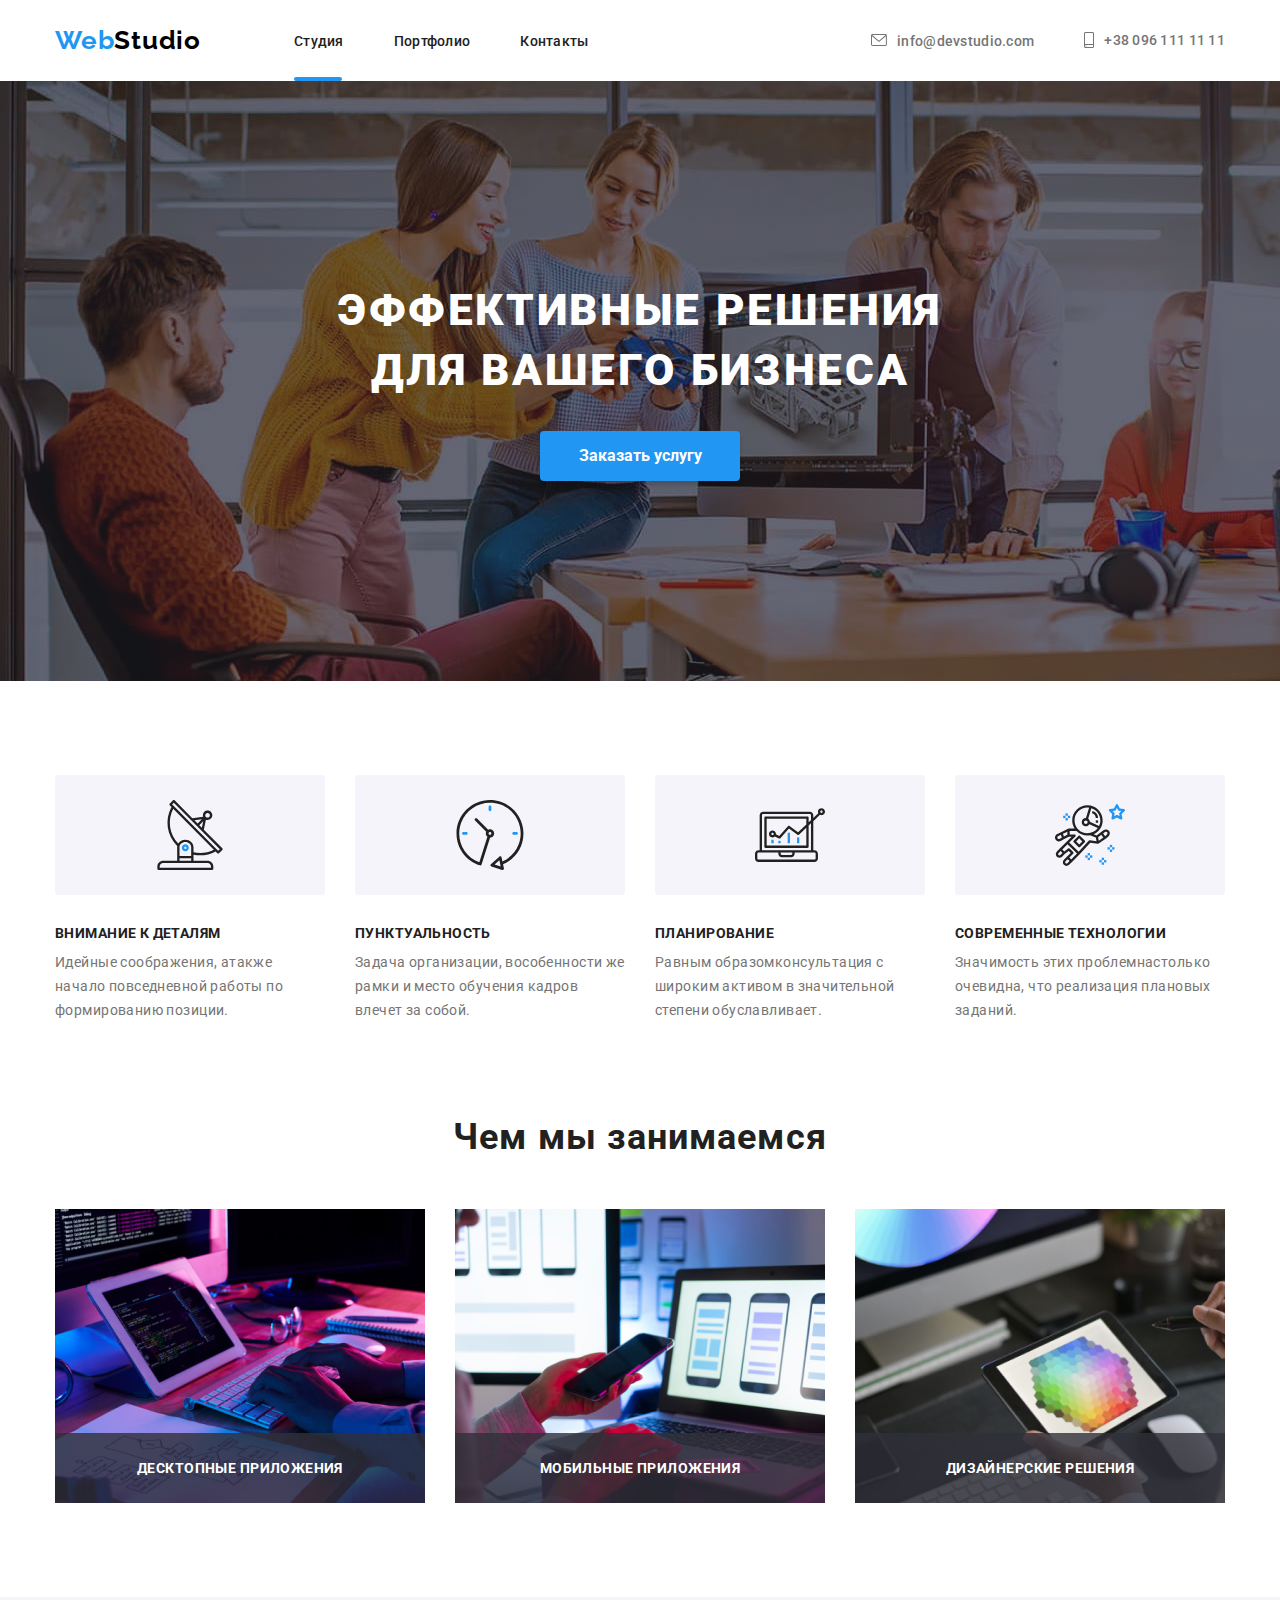
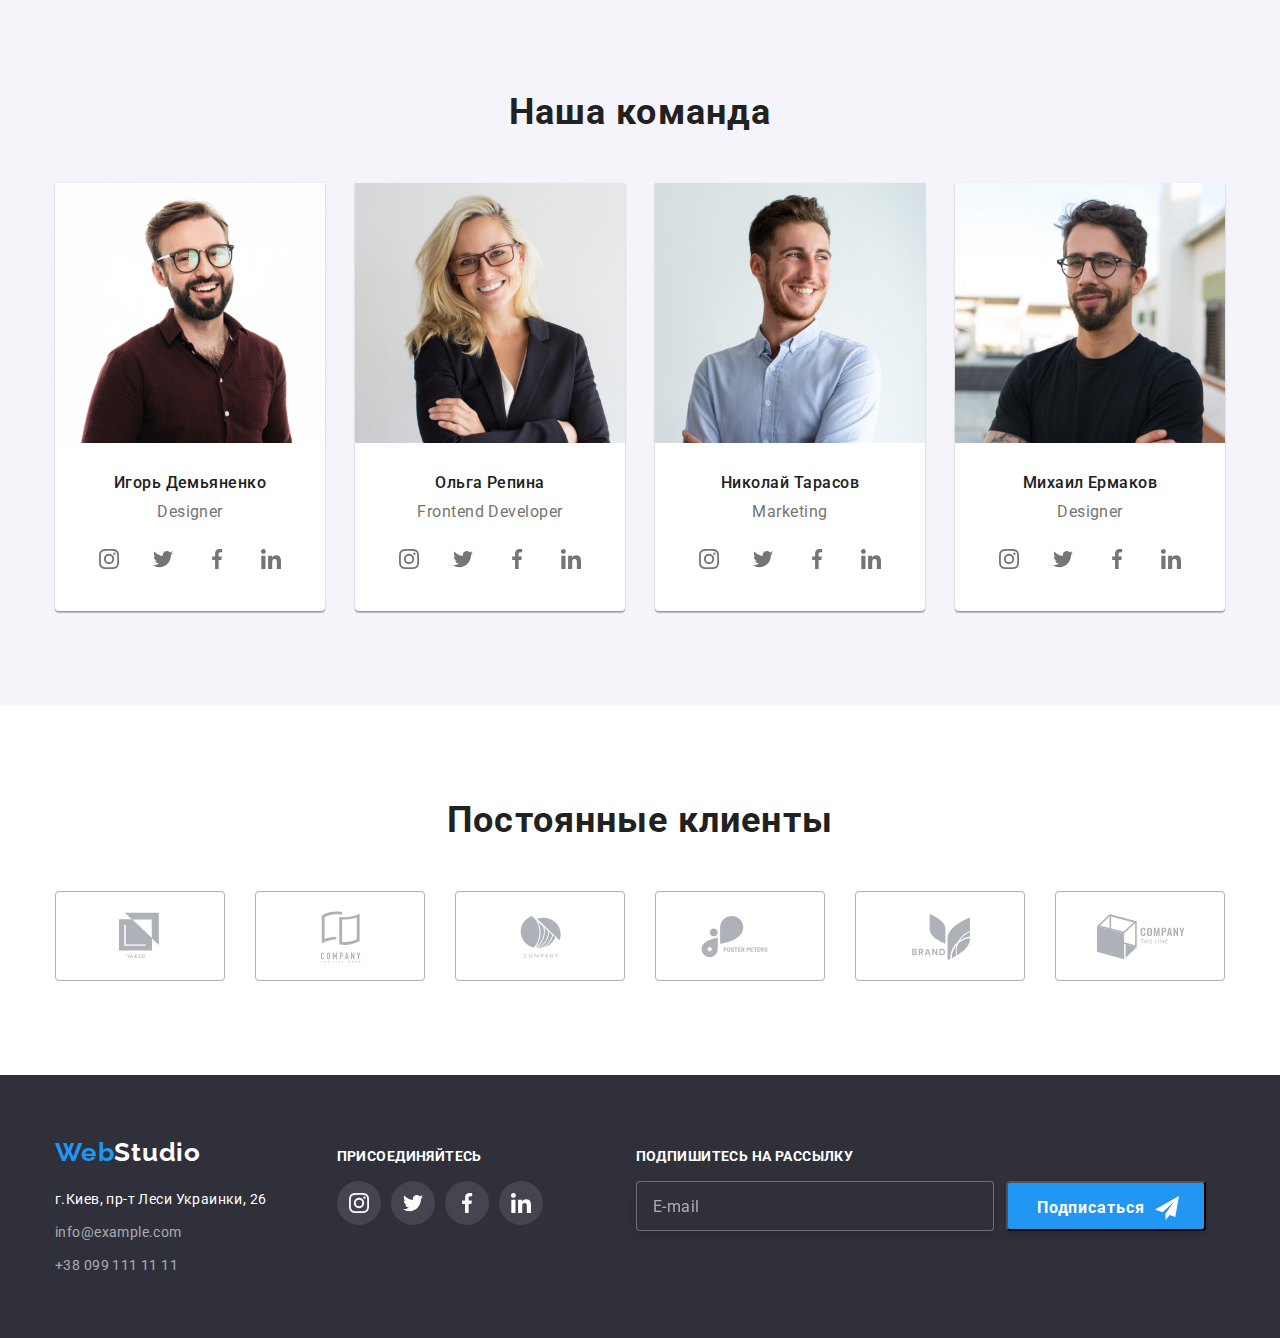
==== commit 7ef91c0e: "Виправив Вєбстудію і градієнт" ====
--- a/index.html
+++ b/index.html
@@ -20,9 +20,7 @@
     <header class="header">
         <div class="navigation-adress conteiner">
             <nav class="navigation">
-                <a href="#" class="navigation-link"><span
-class="logo-blue">Web</span><span
-                        class="logo-black">Studio</span></a>
+                <a href="#" class="navigation-link"><span class="logo-blue">Web<span class="logo-black">Studio</span></a>
                 <ul class="navigation-menu">
                     <li class="navigation-item"><a href="#"
 class="link-to-swith studio current">Студия</a></li>
@@ -267,8 +265,7 @@
     <footer class="footer">
         <div class="all-footer conteiner">
             <div class="logo-adress">
-                <a href="#" class="navigation-link footer"><span class="logo-blue">Web</span><span
-                        class="logo-white">Studio</span></a>
+                <a href="#" class="navigation-link footer"><span class="logo-blue">Web<span class="logo-white">Studio</span></a>
                 <address class="footer-adress"> <a class="footer-adress-map" href="https://goo.gl/maps/pfqSpMcwWY89Kn897"
                         target="_blank" rel="nofollow noopener">г.Киев,
                         пр-т Леси Украинки, 26</a>
--- a/style.css
+++ b/style.css
@@ -239,13 +239,13 @@
 .hero-foto {
   max-width: 1600px;
   background-repeat: no-repeat;
-  background-size: 100px, cover;
+  background-size: 100%, cover;
   height: 600px;
   background-image: linear-gradient(
-      to right,
-      rgba(47, 48, 58, 0.4),
-      rgba(47, 48, 58, 0.4)
-    ),
+    to right,
+    rgba(47, 48, 58, 0.4),
+    rgba(47, 48, 58, 0.4)
+  ),
     url(./imagine/imgfirstfoto.jpg);
   margin: auto;
   background-color: black;
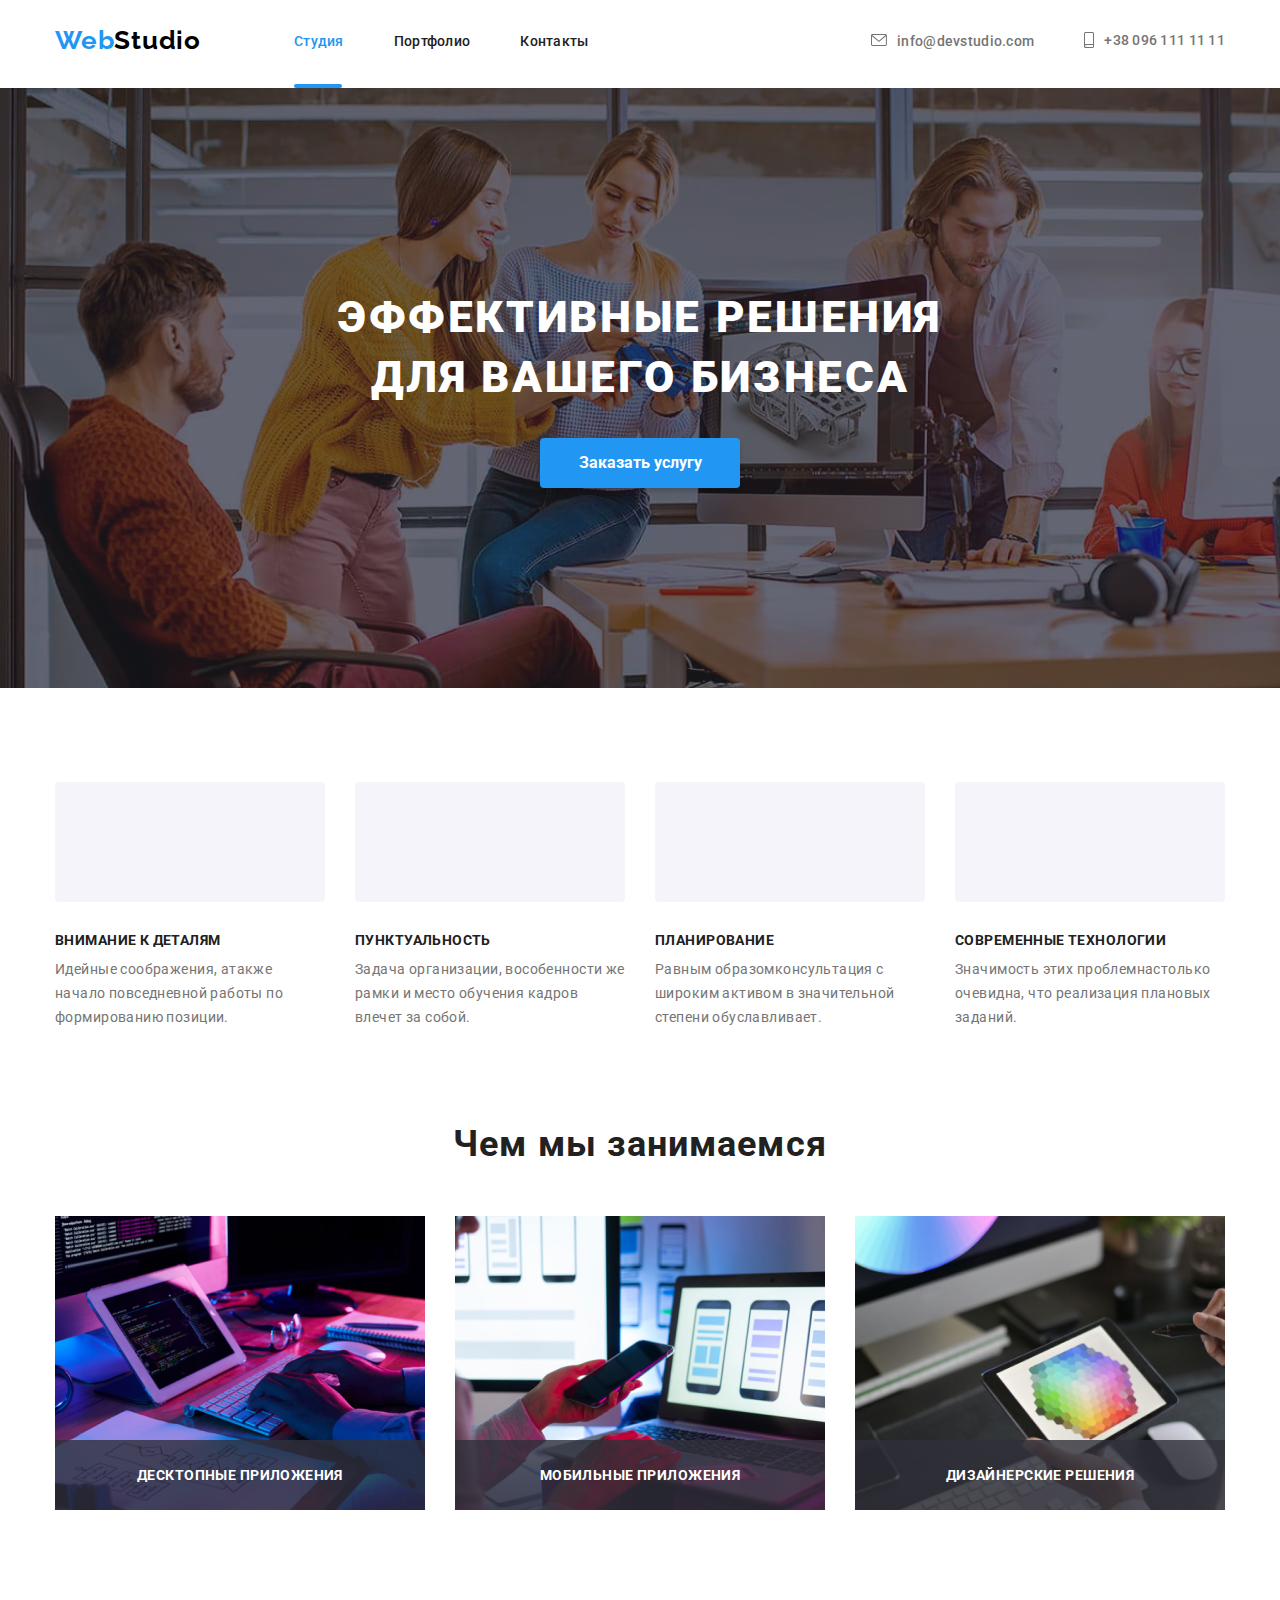
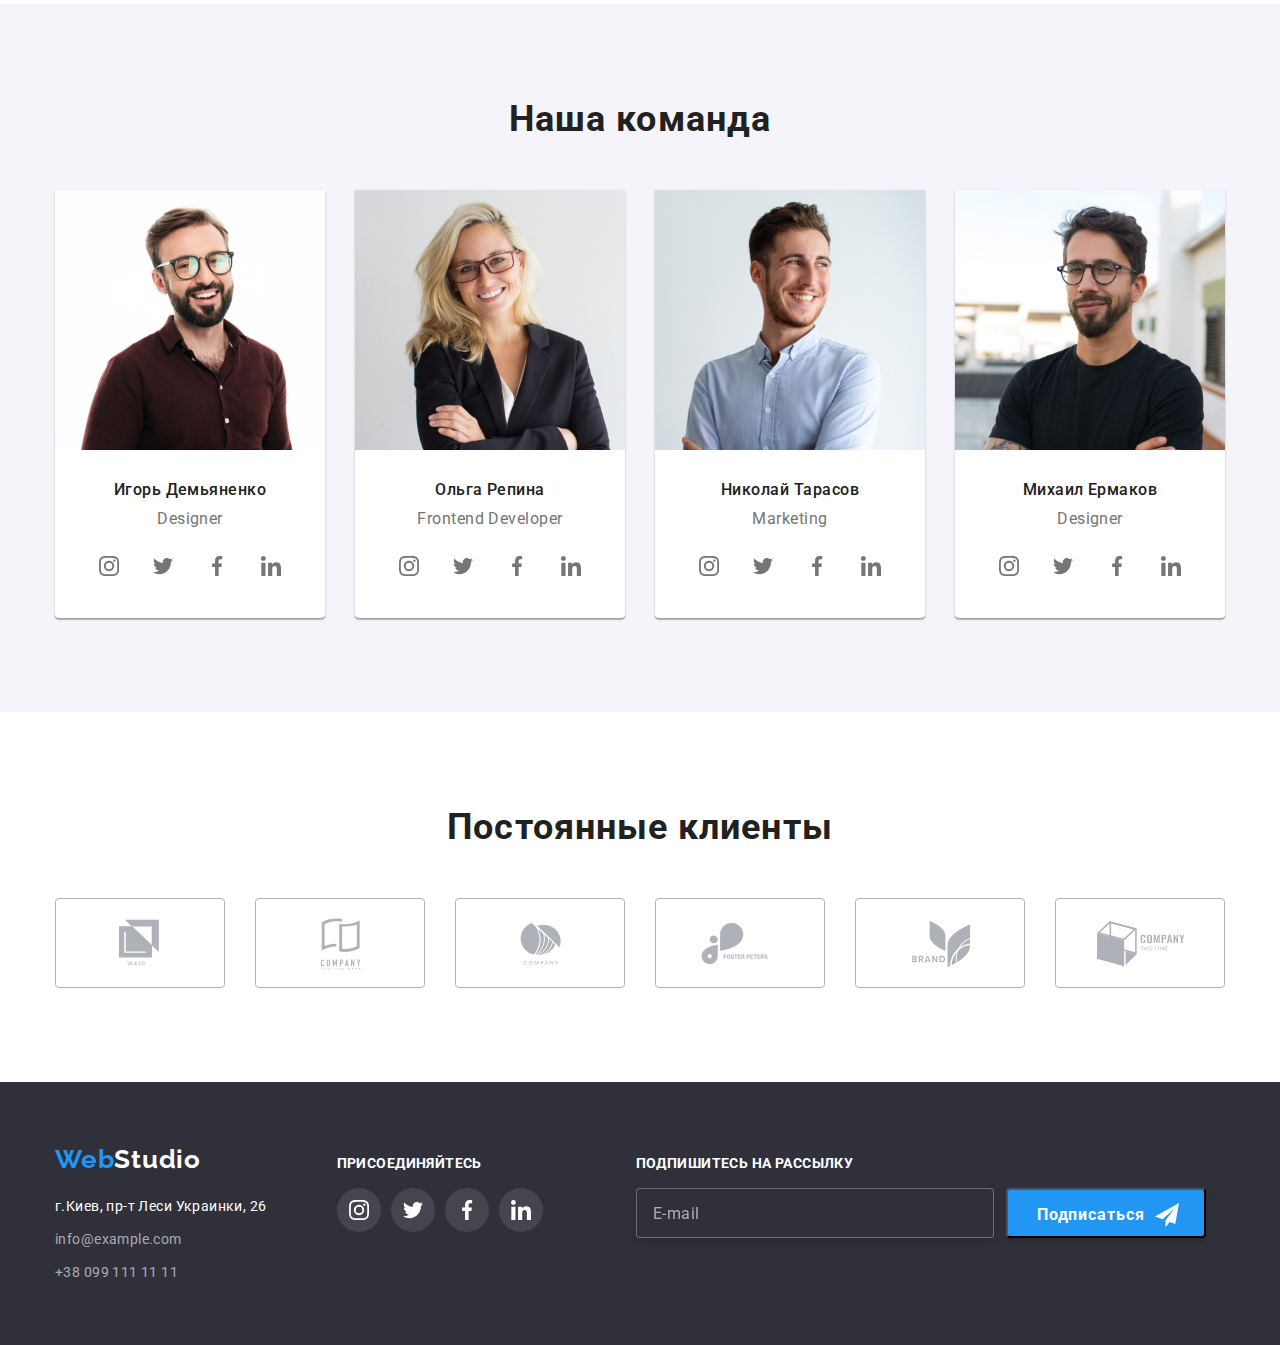
==== commit b836aa5e: "&" ====
--- a/index.html
+++ b/index.html
@@ -7,7 +7,7 @@
     <title>Studio</title>
     <link rel="stylesheet"
         href="https://cdnjs.cloudflare.com/ajax/libs/modern-normalize/1.0.0/modern-normalize.min.css">
-    <link rel="stylesheet" href="./style.css">
+    <link rel="stylesheet" href="./css/main.min.css">
     <link rel="preconnect" href="https://fonts.gstatic.com" />
     <link
         href="https://fonts.googleapis.com/css2?family=Raleway:wght@700&family=Roboto:wght@400;500;700;900&display=swap"
@@ -218,36 +218,36 @@
             <div class="regular-client-div conteiner">
                 <h3 class="our-team"> Постоянные клиенты</h3>
                 <ul class="regular-client-logo">
- <li class="regular-client-img logo1">
+ <li class="regular-client-img">
      <a href="#" class="link-reg-cli"><svg class="svg-logo1">
          <use href="./imagine/symbol-defs.svg#icon-logo1"></use>
                             </svg></a>
                     </li>
-                    <li class="regular-client-img logo2"><a
+                    <li class="regular-client-img"><a
 href="#" class="link-reg-cli"><svg class="svg-logo2">
                                 <use
 href="./imagine/symbol-defs.svg#icon-logo2"></use>
                             </svg></a>
                     </li>
-                    <li class="regular-client-img logo3"><a
+                    <li class="regular-client-img"><a
 href="#" class="link-reg-cli"><svg class="svg-logo3">
                                 <use
 href="./imagine/symbol-defs.svg#icon-logo3"></use>
                             </svg></a>
                     </li>
-                    <li class="regular-client-img logo4"><a
+                    <li class="regular-client-img"><a
 href="#" class="link-reg-cli"><svg class="svg-logo4">
                                 <use
 href="./imagine/symbol-defs.svg#icon-logo4"></use>
                             </svg></a>
                     </li>
-                    <li class="regular-client-img logo5"><a
+                    <li class="regular-client-img"><a
 href="#" class="link-reg-cli"><svg class="svg-logo5">
                                 <use
 href="./imagine/symbol-defs.svg#icon-logo5"></use>
                             </svg></a>
                     </li>
-                    <li class="regular-client-img logo6"><a
+                    <li class="regular-client-img"><a
 href="#" class="link-reg-cli"><svg class="svg-logo6">
                                 <use
 href="./imagine/symbol-defs.svg#icon-logo6"></use>
@@ -295,7 +295,7 @@
                             </svg></a> </li>
                 </ul>      
                  </div>
-                   <div class="footer-btn">
+                   <div>
                                   <b class="appeal">Подпишитесь на рассылку</b>
                                  <form class="footer-form">
                                    <label class="footer-label"><input type="email" class="footer-input" placeholder="E-mail" name="e-mail"/></label>
@@ -318,26 +318,26 @@
         <form class="form">
             <p class="form-title">Оставьте свои данные, мы вам перезвоним</p>
             <div class="form-field">
-                <label class="form-item" for="name">Имя </label>
-             <input  type="tel" name="tel" id="name" class="form-input" />
+                <label class="form-item" >Имя</label>
+             <input  type="tel" name="tel"  class="form-input" />
              <svg class="svg-logo" width="12" height="12"><use href="./imagine/symbol-defs.svg#icon-name-logo" ></use></svg>
              </div>
                 
 
                <div class="form-field">
-                   <label class="form-item" for="tel">Телефон </label>
-                <input  type="tel" name="tel" id="tel" class="form-input" />
+                   <label class="form-item" >Телефон </label>
+                <input  type="tel" name="tel"  class="form-input" />
                 <svg class="svg-logo" width="13" height="13"><use href="./imagine/symbol-defs.svg#icon-tel-logo" ></use></svg>
             </div>
 
-               <div class="form-field"><label class="form-item" for="mail">Почта</label>
-                <input  type="email" name="mail" id="mail" class="form-input"/>
+               <div class="form-field"><label class="form-item" >Почта</label>
+                <input  type="email" name="mail"  class="form-input"/>
                 <svg class="svg-logo" width="15" height="12"><use href="./imagine/symbol-defs.svg#icon-mail-logo"></use></svg>
             </div>
 
-                <div class="form-field-textarea"><label class="form-item" for="comment">Комментарий</label>
+                <div class="form-field-textarea"><label class="form-item" >Комментарий</label>
                 <textarea 
-                id="comment"
+                
                 name="comment"
                 rows="6"
                 placeholder="Введите текст"
@@ -346,7 +346,7 @@
               
             <div class="form-chekbox"> 
                 
-              <label class="form-item-consent">
+              <label>
               <input class="checkbox" name="contract" type="checkbox" value="consent" />
               <span class="checkbox-icon"></span></label>
                 <p class="form-item-consent-p">Соглашаюсь с рассылкой и принимаю </p> <a href="#">Условия договора</a>
--- a/css/main.min.css
+++ b/css/main.min.css
@@ -0,0 +1,2 @@
+:root{--accent-color: #2196f3;--header-logo-lang: "Raleway", sans-serif;--main-lang: "Roboto", sans-serif;--main-text-color: #757575;--text-p: #212121}body{font-family:var(--main-lang)}ul{list-style:none}h1,h2,h3,h4,h5,h6{margin:0}ul,ol{margin:0;padding:0}p{margin:0}img{display:block;max-width:100%;height:auto}img{display:block;max-width:100%;height:auto}.conteiner{width:1200px;padding:0 15px;margin:0 auto;display:flex;align-items:center}.conteiner.portfolio{width:1200px}a{text-decoration:none}.header{position:relative;padding-top:25px;padding-bottom:32px;margin:auto}.header .conteiner{display:flex}.header-adress-icon{margin-right:10px;fill:#757575;fill:currentColor}.header-adress{margin-left:auto;align-items:center}.adress-tel-header{margin-left:50px}.adress-mail-header,.adress-tel-header{transition-property:color;transition-duration:250ms;transition-timing-function:cubic-bezier(0.4, 0, 0.2, 1)}.header-adress-logo{display:flex;align-items:flex-end}.navigation-adress{display:flex;align-items:center}.navigation{display:flex;font-family:var(--header-logo-lang);align-items:stretch}.navigation .current{color:#212121}.navigation-menu{display:flex;align-items:center}.navigation-link{font-family:var(--header-logo-lang);font-weight:700;font-size:26px;line-height:1.192;letter-spacing:0.03em;margin-right:93px;align-items:baseline}.navigation-link .logo-blue{font-weight:700;font-style:normal;font-size:26px;line-height:1.192;letter-spacing:0.03em;color:#2196f3}.navigation-link .logo-black{font-weight:700;font-size:26px;line-height:1.192;letter-spacing:0.03em;color:#000000}.navigation-item:not(:last-child){margin-right:50px}.navigation-item{font-family:var(--main-lang);font-weight:500;font-size:14px;line-height:1.142;letter-spacing:0.02em;color:var(--text-p)}.navigation-item .current{color:var(--accent-color)}.navigation-item .current::after{position:absolute;bottom:0;width:48px;height:4px;display:block;content:"";background:var(--accent-color);border-radius:2px}.modal-btn-header{display:block;margin:0 auto;margin-top:30px;font-style:normal;font-weight:700;font-size:16px;line-height:1.875;min-width:200px;background:#2196f3;box-shadow:0px 4px 4px rgba(0,0,0,0.15);border-radius:4px;color:#ffffff;border:0;cursor:pointer;padding:10px 32px}.li-class:focus,.adress-mail-header:focus,.adress-mail-header:hover,.adress-tel-header:hover,.adress-tel-header:focus,.footer-adress-map:hover,.footer-adress-map:focus,.adress-tel-footer:hover,.adress-tel-footer:focus,.adress-mail-footer:hover,.adress-mail-footer:focus{color:var(--accent-color);fill:var(--accent-color)}.navigation-item.current:hover,.navigation-item.current:focus{color:var(--accent-color)}.section-main{padding-bottom:94px}.hero-foto{max-width:1600px;background-repeat:no-repeat;background-size:100%, cover;height:600px;background-image:linear-gradient(to right, rgba(47,48,58,0.4), rgba(47,48,58,0.4)),url(/imagine/imgfirstfoto.jpg);margin:auto;background-color:black}.section-hero{padding-top:200px;padding-bottom:200px;margin-left:auto;margin-right:auto;display:block}.adress-mail-header,.adress-tel-header{display:flex;font-family:"Roboto", sans-serif;font-style:normal;font-weight:500;font-size:14px;line-height:1.142;letter-spacing:0.02em;color:#757575;align-items:center}.section-h1{margin:0 auto;min-width:696px;font-weight:900;font-size:44px;line-height:1.363;letter-spacing:0.06em;text-transform:uppercase;text-align:center;justify-content:center;color:#ffffff}.links-list-item{font-family:"Roboto", sans-serif;background:#f5f4fa;border-radius:4px;font-weight:700;font-size:16px;line-height:1.875;display:flex;align-items:center;text-align:center;letter-spacing:0.06em;color:#212121;border:0;cursor:pointer}.benefits-list-item:not(:last-child){margin-right:30px;min-width:270px}.benefits-list-item::before{width:270px;height:120px;display:block;content:"";background-color:#f5f4fa;border-radius:4px;background-repeat:no-repeat;background-position:center}.benefits-list-item.icon-antena::before{background-image:url(./imagine/antenna1.svg)}.benefits-list-item.icon-clock::before{background-image:url(./imagine/clock1.svg)}.benefits-list-item.icon-diagram::before{background-image:url(./imagine/diagram1.svg)}.benefits-list-item.icon-astronaut::before{background-image:url(./imagine/astronaut1.svg)}.what-we-doing-section{padding-top:94px;padding-bottom:94px}.what-we-doing{display:block}.what-we-doing-img-list{display:flex}.benefits-h2{margin-bottom:10px}.benefits{padding-top:94px}.benefits-list{display:flex}.benefits-h2{min-width:270px;margin-top:30px;font-weight:700;font-size:14px;line-height:1.143;letter-spacing:0.03em;text-transform:uppercase;color:var(--text-p)}.benefits-p{font-weight:400;font-size:14px;line-height:1.714;letter-spacing:0.03em;color:var(--main-text-color)}.what-we-doing-img{position:relative}.desktop-app{position:absolute;bottom:0;padding:27px 53px;width:370px;height:70px;text-align:center;font-style:normal;font-weight:700;font-size:14px;line-height:1.142;letter-spacing:0.03em;text-transform:uppercase;color:#ffffff;background:rgba(47,48,58,0.8)}.what-we-doing-h2{margin-bottom:50px;display:flex;justify-content:center;min-width:376px;font-weight:700;font-size:36px;line-height:1.166;text-align:center;letter-spacing:0.03em;color:#212121}.what-we-doing-img:not(:last-child){margin-right:30px}.our-team{margin-bottom:50px;font-weight:700;font-size:36px;line-height:1.167;text-align:center;letter-spacing:0.03em;color:var(--text-p)}.our-team-list{display:flex;justify-content:center}.team-section{padding-top:94px;padding-bottom:94px;background:#f5f4fa;margin:auto}.div-our-team{display:block}.our-team-img{background:#ffffff;box-shadow:0px 1px 3px rgba(0,0,0,0.12),0px 1px 1px rgba(0,0,0,0.14),0px 2px 1px rgba(0,0,0,0.2);border-radius:0px 0px 4px 4px}.our-team-img:not(:last-child){margin-right:30px}.our-team-h3{text-align:center;margin-top:30px;margin-bottom:10px;font-weight:500;font-size:16px;line-height:1.188;letter-spacing:0.03em;color:var(--text-p)}.our-team-p{font-weight:400;font-size:16px;line-height:1.188;text-align:center;letter-spacing:0.03em;color:var(--main-text-color)}.our-team-socil-item{display:block;fill:#757575;transition-property:fill;transition-duration:250ms;transition-timing-function:cubic-bezier(0.4, 0, 0.2, 1)}.link{padding:12px 12px;display:block;width:44px;height:44px;border-radius:50%;transition-property:background-color;transition-duration:250ms;transition-timing-function:cubic-bezier(0.4, 0, 0.2, 1)}.soc-link:not(:last-child){margin-right:10px}.li-class{display:block;padding:12px 12px;border-radius:50%;transition-property:background-color;transition-duration:250ms;transition-timing-function:cubic-bezier(0.4, 0, 0.2, 1)}.link:hover>.our-team-socil-item,.link:focus>.our-team-socil-item{fill:white}.link:hover,.link:focus{background-color:var(--accent-color)}.footer-soc-link:not(:last-child){margin-right:10px}.our-team-socil-links{display:flex;padding:0;list-style:none;margin-top:16px;margin-bottom:30px;margin-left:32px}.regular-client{padding-top:94px}.regular-client-div{display:block}.regular-client-logo{display:flex}.regular-client-img:not(:last-child){margin-right:30px;min-width:170px}.link-reg-cli:focus>.svg-logo1,.link-reg-cli:hover>.svg-logo1,.link-reg-cli:focus>.svg-logo2,.link-reg-cli:hover>.svg-logo2,.link-reg-cli:focus>.svg-logo3,.link-reg-cli:hover>.svg-logo3,.link-reg-cli:focus>.svg-logo4,.link-reg-cli:hover>.svg-logo4,.link-reg-cli:focus>.svg-logo5,.link-reg-cli:hover>.svg-logo5,.link-reg-cli:focus>.svg-logo6,.link-reg-cli:hover>.svg-logo6{fill:var(--accent-color);border:1px solid #2196f3;border-radius:4px}.regular-client-img{width:170px;height:90px;display:block;content:"";background-color:#ffffff;border:1px solid #afb1b8;border-radius:4px;background-repeat:no-repeat;background-position:center;cursor:pointer;transition-property:border;transition-duration:250ms;transition-timing-function:cubic-bezier(0.4, 0, 0.2, 1)}.svg-logo1{padding:20px 63px;width:170px;height:90px;fill:#afb1b8;transition:fill 250ms cubic-bezier(0.4, 0, 0.2, 1)}.svg-logo2{padding:19px 65px;width:170px;height:90px;fill:#afb1b8;transition:fill 250ms cubic-bezier(0.4, 0, 0.2, 1)}.svg-logo3{padding:24px 64px;width:170px;height:90px;fill:#afb1b8;transition:fill 250ms cubic-bezier(0.4, 0, 0.2, 1)}.svg-logo4{padding:24px 45px;width:170px;height:90px;fill:#afb1b8;transition:fill 250ms cubic-bezier(0.4, 0, 0.2, 1)}.svg-logo5{padding:22px 55px;width:170px;height:90px;fill:#afb1b8;transition:fill 250ms cubic-bezier(0.4, 0, 0.2, 1)}.svg-logo6{padding:22px 41px;width:170px;height:90px;fill:#afb1b8;transition:fill 250ms cubic-bezier(0.4, 0, 0.2, 1)}.footer-adress-map{font-style:normal;text-decoration:none;font-weight:400;font-size:14px;line-height:1.714;letter-spacing:0.03em;color:#ffffff}.adress-mail-footer,.adress-tel-footer{font-family:"Roboto", sans-serif;font-style:normal;font-weight:400;font-size:14px;line-height:1.714;letter-spacing:0.03em;color:rgba(255,255,255,0.6)}.footer-adress{display:flex;flex-direction:column;margin-top:20px}.footer-adress-map,.adress-mail-footer{margin-bottom:9px}.footer{flex-grow:1;background-color:#2f303a;margin:auto}.footer .our-team-socil-item{fill:#ffffff}.footer .li-class{background:rgba(255,255,255,0.1)}.footer .li-class:hover,.footer .li-class:focus{background:var(--accent-color)}.footer .our-team-socil-links{margin-left:0}.logo-adress{padding-bottom:60px;padding-top:60px;margin-right:70px}.logo-white{font-weight:700;font-size:26px;line-height:1.192;letter-spacing:0.03em;color:#ffffff}.appeal{font-style:normal;font-weight:700;font-size:14px;line-height:1.142;letter-spacing:0.03em;text-transform:uppercase;color:#ffffff}.social-link-b{padding-top:72px;margin-right:93px}.all-footer{display:flex;align-items:baseline}.social-item{display:flex;margin-top:20px}.footer-adress-map,.adress-mail-footer,.adress-tel-footer{transition:color 250ms cubic-bezier(0.4, 0, 0.2, 1)}.footer-form{display:flex;margin-top:16px}.footer-label{margin-right:12px}.footer-input{padding-left:16px;display:flex;width:358px;height:50px;border:1px solid rgba(255,255,255,0.3);box-sizing:border-box;filter:drop-shadow(0px 4px 4px rgba(0,0,0,0.15));border-radius:4px;background:#2F303A}.footer-input::placeholder{font-family:"Roboto", sans-serif;font-weight:400;font-size:16px;line-height:1.25;align-items:center;letter-spacing:0.03em;color:rgba(255,255,255,0.6);padding-top:15px;padding-bottom:15px}.footer-button{padding:0;width:200px;height:50px;background:#2196F3;box-shadow:0px 4px 4px rgba(0,0,0,0.15);border-radius:4px}.subscribe{font-family:"Roboto", sans-serif;font-weight:bold;font-size:16px;line-height:30px;margin-right:10px;letter-spacing:0.06em;color:#FFFFFF}.subscribe-btn{display:flex;align-items:center;padding-left:29px;padding-top:10px;padding-bottom:10px;cursor:pointer}.litak{fill:#FFFFFF}.header-portfolio .navigation-item .current::after{position:absolute;bottom:0;width:78px;height:4px;display:block;content:"";background:var(--accent-color);border-radius:2px}.header-portfolio{position:relative;max-width:1600px;padding-top:32px;padding-bottom:32px;margin:auto;border-bottom:1px solid #ececec}.portfolio-main{padding-top:94px;padding-bottom:94px;max-width:1600px;margin:auto}.portfolio-main-div{display:block}.links-list{display:flex;justify-content:center;margin-bottom:50px}.links-list-item{min-width:73px;display:block;font-family:"Roboto", sans-serif;font-weight:500;font-size:16px;border-radius:4px;line-height:1.625;letter-spacing:0.03em;color:var(--text-p);padding:6px 22px;transition:color 250ms cubic-bezier(0.4, 0, 0.2, 1),background-color 250ms cubic-bezier(0.4, 0, 0.2, 1)}.links-list-item:hover,.links-list-item:focus{box-shadow:0px 3px 1px rgba(0,0,0,0.1),0px 1px 2px rgba(0,0,0,0.08),0px 2px 2px rgba(0,0,0,0.12);color:#ffffff;background:#2196f3}.link-list-btn:not(:last-child){margin-right:8px}.portfolio-projects-fig{font-style:normal;font-weight:700;font-size:18px;line-height:2;letter-spacing:0.06em;color:var(--text-p);margin-bottom:4px}.portfolio-projects-p{font-style:normal;font-weight:400;font-size:16px;line-height:1.875;letter-spacing:0.03em;color:var(--main-text-color)}.portfolio-projects{justify-content:center;display:flex;flex-wrap:wrap;flex-basis:calc(100% / 3 - 30px)}.portfolio-projects-li{margin-left:30px;margin-bottom:30px}.portfolio-projects-li:nth-child(3n+1){margin-left:0}.portfolio-projects-li:nth-child(n+7){margin-bottom:0}.portfolio-projects-link{display:block;min-width:370px;transition-property:box-shadow;transition-duration:250ms;transition-timing-function:cubic-bezier(0.4, 0, 0.2, 1)}.portfolio-projects-link:hover,.portfolio-projects-link:focus{box-shadow:0px 1px 1px rgba(0,0,0,0.12),0px 4px 4px rgba(0,0,0,0.06),1px 4px 6px rgba(0,0,0,0.16)}.portfolio-projects-link:hover .portfolio-overlay,.portfolio-projects-link:focus .portfolio-overlay{transform:translateY(0)}.border-link{border-right:1px solid #eeeeee;border-left:1px solid #eeeeee;border-bottom:1px solid #eeeeee;padding:20px 24px}.portfolio-overlay{position:absolute;transition:all 500ms linear;left:0;top:0;padding:63px 24px;width:370px;height:294px;font-family:"Roboto", sans-serif;font-weight:normal;font-size:18px;line-height:1.555;color:#ffffff;background:rgba(33,150,243,0.9);transform:translateY(100%)}.div-for-overflow{position:relative;overflow:hidden}.portfolio-projects-focus:nth-child(-n+3){margin-top:0}.portfolio-projects-focus:nth-child(3n+1){margin-left:0}.visiility{visibility:hidden}a:visited.link-to-swith.studio{color:#2196f3}a:visited.adress-mail-footer,.adress-tel-footer{color:rgba(255,255,255,0.6)}.link-to-swith{color:#212121;transition-property:color;transition-duration:250ms;transition-timing-function:cubic-bezier(0.4, 0, 0.2, 1)}.link-to-swith:hover,.link-to-swith:focus{color:var(--accent-color)}.backdrop{position:fixed;top:0;left:0;width:100%;height:100%;background-color:rgba(0,0,0,0.2)}.backdrop.is-hidden{opacity:0;pointer-events:none}.backdrop.is-hidden .modalka{transform:translate(-50%, -50%) scale(0.5)}.modalka{display:block;position:absolute;top:50%;left:50%;transform:translate(-50%, -50%) scale(1);width:528px;height:581px;background:#FFFFFF;box-shadow:0px 1px 3px rgba(0,0,0,0.12),0px 1px 1px rgba(0,0,0,0.14),0px 2px 1px rgba(0,0,0,0.2);border-radius:4px;transition:transform 250ms cubic-bezier(0.4, 0, 0.2, 1)}.modalka-btn{padding:0;margin-top:8px;margin-left:490px;display:block;content:'';width:30px;height:30px;background:#FFFFFF;border:1px solid rgba(0,0,0,0.1);border-radius:50%;cursor:pointer}.modalka-btn:focus,.modalka-btn:hover>.close-svg{fill:var(--accent-color)}.close-svg{transition-property:fill;transition-duration:250ms;transition-timing-function:cubic-bezier(0.4, 0, 0.2, 1)}.form{width:448px;display:block;margin-top:0;margin-left:40px;margin-right:40px}.form-title{font-family:var(--main-lang);font-weight:bold;font-size:20px;line-height:23px;text-align:center;letter-spacing:0.03em;margin-bottom:12px;color:#212121}.form-item{font-family:var(--main-lang);font-weight:400;font-size:12px;line-height:1.167;letter-spacing:0.01em;color:#757575;margin-bottom:4px}.form-field{position:relative;display:flex;flex-direction:column;margin-bottom:10px}.form-field input{height:40px;margin:0;padding-left:42px;border:1px solid rgba(33,33,33,0.2);box-sizing:border-box;border-radius:4px;transition-property:border-color;transition-duration:250ms;transition-timing-function:cubic-bezier(0.4, 0, 0.2, 1)}.form-field-textarea textarea{margin:0;padding:0;border:1px solid rgba(33,33,33,0.2);border-radius:4px;transition-property:border-color;transition-duration:250ms;transition-timing-function:cubic-bezier(0.4, 0, 0.2, 1)}.form-field-textarea{display:flex;flex-direction:column;margin-bottom:20px}.form-field-textarea textarea{display:block;padding-left:16px;padding-top:12px;resize:none}.form-field-textarea textarea::placeholder{font-family:var(--main-text-color);font-weight:400;font-size:12px;line-height:1.16;letter-spacing:0.01em;color:rgba(117,117,117,0.5)}.form-chekbox a{font-family:var(--main-text-color);font-weight:400;font-size:14px;line-height:1.714;letter-spacing:0.03em;text-decoration:underline;text-decoration-skip-ink:none;color:#2196F3}.form-item-consent-p{font-family:var(--main-lang);font-weight:normal;font-size:14px;line-height:1.714;letter-spacing:0.03em;color:#757575}.form-chekbox{width:423px;display:flex;justify-content:space-between;margin-left:auto;margin-right:auto}span{display:flex;padding:0;margin:0}.svg-logo{position:absolute;top:32px;left:15px;padding:0;margin:0;transition-property:fill;transition-duration:250ms;transition-timing-function:cubic-bezier(0.4, 0, 0.2, 1)}.form-input:focus{outline:none;border-color:var(--accent-color)}.form-field-textarea textarea:focus{outline:none;border-color:var(--accent-color)}.form-input:focus+.svg-logo{fill:var(--accent-color)}.checkbox{position:absolute;clip:rect(0 0 0 0);width:1px;height:1px;margin:-1px}.checkbox-icon{display:block;width:16px;height:16px;border:2px solid #212121;border-radius:4px}.checkbox:checked+.checkbox-icon{border-color:var(--accent-color);background-color:var(--accent-color);background-image:url(/imagine/galka.svg);background-size:contain;background-repeat:no-repeat;background-origin:border-box;background-position:center}
+/*# sourceMappingURL=main.min.css.map */